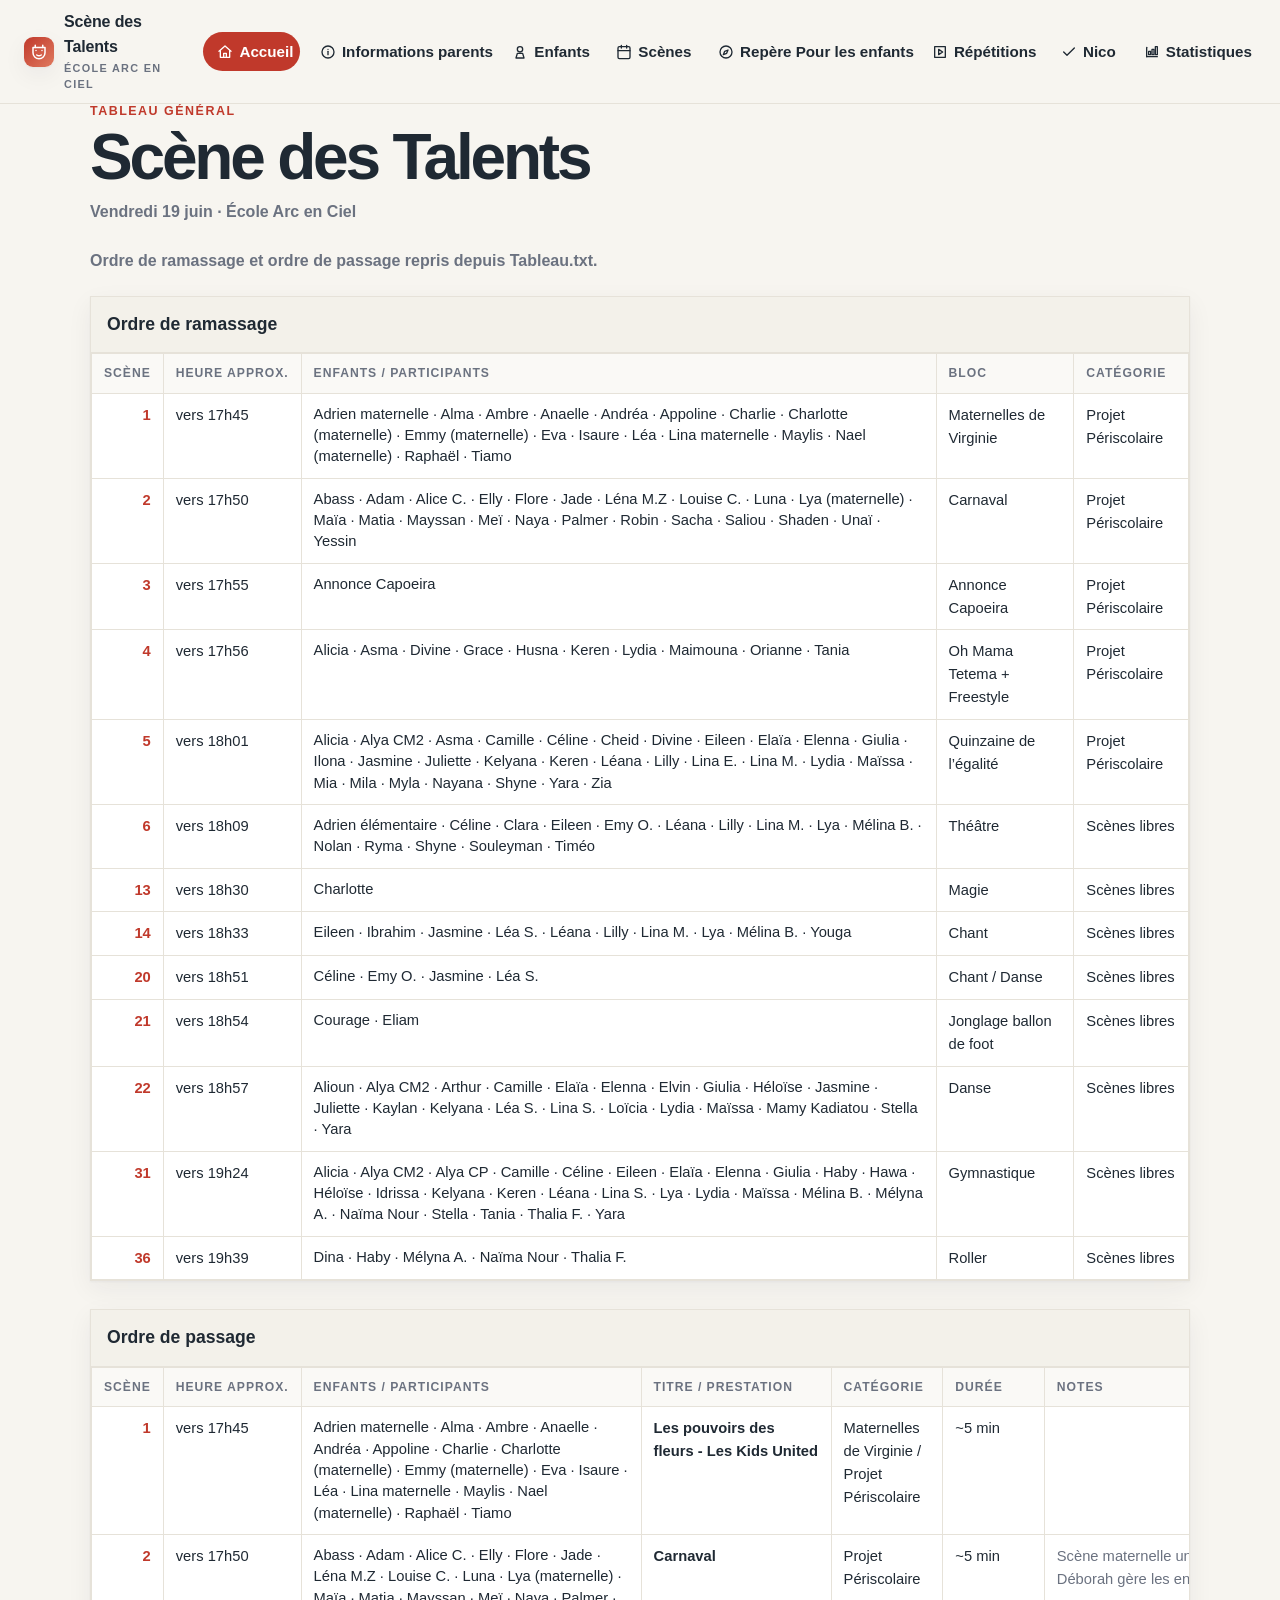
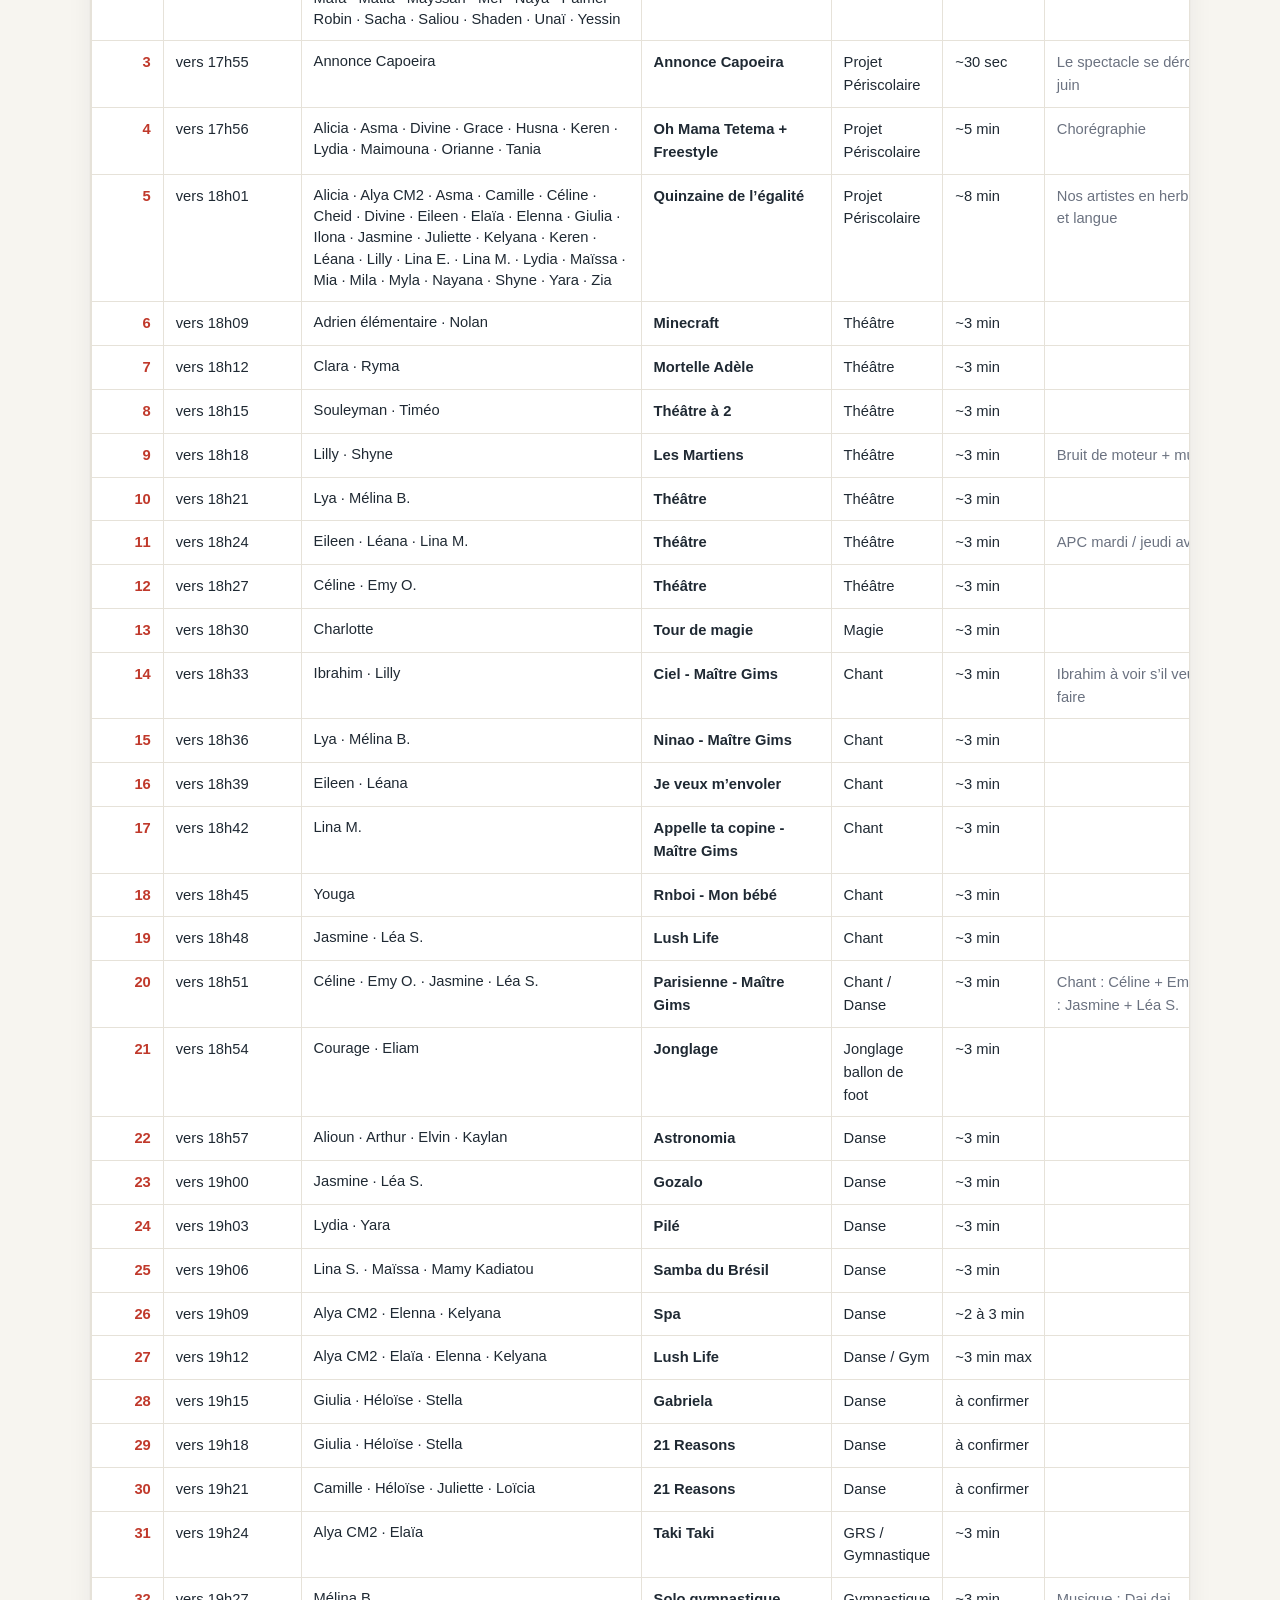
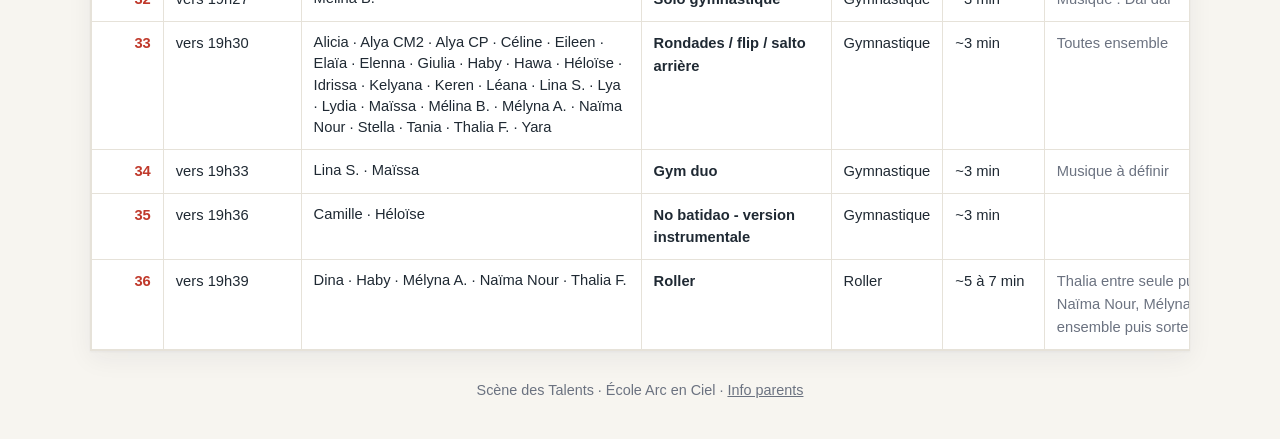
==== index.html @ 8d3285be "Refaire l'accueil avec le tableau" ====
<!DOCTYPE html>
<html lang="fr">
<head>
  <meta charset="UTF-8">
  <meta name="viewport" content="width=device-width, initial-scale=1.0">
  <title>Scène des Talents - Tableau</title>
  <link rel="stylesheet" href="styles.css">
  <style>
    .intro {
      margin: 0 0 22px;
      color: var(--muted);
      font-weight: 650;
    }

    .table-card {
      margin: 0 0 28px;
      border: 1px solid var(--line);
      background: #fff;
      box-shadow: var(--shadow);
      overflow: auto;
    }

    .simple-table {
      width: 100%;
      min-width: 980px;
      border-collapse: collapse;
      font-size: .92rem;
    }

    .simple-table caption {
      padding: 14px 16px;
      text-align: left;
      font-size: 1.1rem;
      font-weight: 900;
      color: var(--ink);
      background: #f3f1ea;
      border-bottom: 1px solid var(--line);
    }

    .simple-table th,
    .simple-table td {
      padding: 10px 12px;
      border: 1px solid var(--line);
      vertical-align: top;
      text-align: left;
    }

    .simple-table th {
      background: #faf9f6;
      color: var(--muted);
      font-size: .76rem;
      font-weight: 900;
      text-transform: uppercase;
      letter-spacing: .08em;
      white-space: nowrap;
    }

    .simple-table td:first-child {
      width: 62px;
      text-align: right;
      font-weight: 900;
      color: var(--accent);
      white-space: nowrap;
    }

    .simple-table td:nth-child(2),
    .simple-table td:nth-child(6) {
      white-space: nowrap;
    }

    .people {
      min-width: 340px;
      line-height: 1.45;
    }

    .title {
      min-width: 190px;
      font-weight: 800;
    }

    .notes {
      min-width: 240px;
      color: var(--muted);
    }

    @media (max-width: 700px) {
      .simple-table {
        min-width: 860px;
        font-size: .84rem;
      }

      .simple-table th,
      .simple-table td {
        padding: 8px;
      }
    }
  </style>
</head>
<body>
  <nav class="nav">
    <div class="nav-inner">
      <a class="brand" href="index.html">
        <span class="dot">
          <svg class="svg-icon" viewBox="0 0 24 24"><path d="M4 6h16v7a8 8 0 0 1-16 0V6Z"/><path d="M8 10h.01M16 10h.01M9 16c2 1.4 4 1.4 6 0"/><path d="M7 3v3M17 3v3"/></svg>
        </span>
        <span>Scène des Talents<small>École Arc en Ciel</small></span>
      </a>
      <button class="nav-toggle" id="navToggle" aria-label="Menu" aria-expanded="false">
        <svg viewBox="0 0 24 24" fill="none" stroke="currentColor" stroke-width="2" stroke-linecap="round"><line x1="3" y1="6" x2="21" y2="6"/><line x1="3" y1="12" x2="21" y2="12"/><line x1="3" y1="18" x2="21" y2="18"/></svg>
      </button>
      <ul class="nav-links" id="navLinks">
        <li><a href="index.html" class="active"><svg class="svg-icon" viewBox="0 0 24 24"><path d="M3 11l9-8 9 8"/><path d="M5 10v10h14V10"/><path d="M10 20v-6h4v6"/></svg>Accueil</a></li>
        <li><a href="info-parents.html"><svg class="svg-icon" viewBox="0 0 24 24"><circle cx="12" cy="12" r="9"/><path d="M12 11v5"/><path d="M12 8h.01"/></svg>Informations parents</a></li>
        <li><a href="enfants.html"><svg class="svg-icon" viewBox="0 0 24 24"><circle cx="12" cy="8" r="4"/><path d="M8 14h8l2 7H6l2-7Z"/></svg>Enfants</a></li>
        <li><a href="orga.html"><svg class="svg-icon" viewBox="0 0 24 24"><rect x="3" y="4" width="18" height="18" rx="2"/><path d="M16 2v4M8 2v4M3 10h18"/></svg>Scènes</a></li>
        <li><a href="repere-enfants.html"><svg class="svg-icon" viewBox="0 0 24 24"><circle cx="12" cy="12" r="9"/><path d="m15 9-2 5-5 2 2-5 5-2Z"/></svg>Repère Pour les enfants</a></li>
        <li><a href="repetition.html"><svg class="svg-icon" viewBox="0 0 24 24"><path d="M4 4h16v16H4z"/><path d="m10 8 6 4-6 4V8Z"/></svg>Répétitions</a></li>
        <li><a href="nico.html"><svg class="svg-icon" viewBox="0 0 24 24"><path d="M20 6 9 17l-5-5"/></svg>Nico</a></li>
        <li><a href="stats.html"><svg class="svg-icon" viewBox="0 0 24 24"><path d="M4 19V5"/><path d="M4 19h16"/><rect x="7" y="11" width="3" height="5"/><rect x="12" y="8" width="3" height="8"/><rect x="17" y="4" width="3" height="12"/></svg>Statistiques</a></li>
      </ul>
    </div>
  </nav>

  <main class="wrap">
    <header class="page-head">
      <p class="kicker">Tableau général</p>
      <h1>Scène des Talents</h1>
      <p class="meta">Vendredi 19 juin · École Arc en Ciel</p>
    </header>

    <p class="intro">Ordre de ramassage et ordre de passage repris depuis Tableau.txt.</p>

    <section class="table-card" aria-labelledby="ramassage-title">
      <table class="simple-table">
        <caption id="ramassage-title">Ordre de ramassage</caption>
        <thead>
          <tr>
            <th>Scène</th>
            <th>Heure approx.</th>
            <th>Enfants / Participants</th>
            <th>Bloc</th>
            <th>Catégorie</th>
          </tr>
        </thead>
        <tbody>
          <tr><td>1</td><td>vers 17h45</td><td class="people">Adrien maternelle · Alma · Ambre · Anaelle · Andréa · Appoline · Charlie · Charlotte (maternelle) · Emmy (maternelle) · Eva · Isaure · Léa · Lina maternelle · Maylis · Nael (maternelle) · Raphaël · Tiamo</td><td>Maternelles de Virginie</td><td>Projet Périscolaire</td></tr>
          <tr><td>2</td><td>vers 17h50</td><td class="people">Abass · Adam · Alice C. · Elly · Flore · Jade · Léna M.Z · Louise C. · Luna · Lya (maternelle) · Maïa · Matia · Mayssan · Meï · Naya · Palmer · Robin · Sacha · Saliou · Shaden · Unaï · Yessin</td><td>Carnaval</td><td>Projet Périscolaire</td></tr>
          <tr><td>3</td><td>vers 17h55</td><td class="people">Annonce Capoeira</td><td>Annonce Capoeira</td><td>Projet Périscolaire</td></tr>
          <tr><td>4</td><td>vers 17h56</td><td class="people">Alicia · Asma · Divine · Grace · Husna · Keren · Lydia · Maimouna · Orianne · Tania</td><td>Oh Mama Tetema + Freestyle</td><td>Projet Périscolaire</td></tr>
          <tr><td>5</td><td>vers 18h01</td><td class="people">Alicia · Alya CM2 · Asma · Camille · Céline · Cheid · Divine · Eileen · Elaïa · Elenna · Giulia · Ilona · Jasmine · Juliette · Kelyana · Keren · Léana · Lilly · Lina E. · Lina M. · Lydia · Maïssa · Mia · Mila · Myla · Nayana · Shyne · Yara · Zia</td><td>Quinzaine de l’égalité</td><td>Projet Périscolaire</td></tr>
          <tr><td>6</td><td>vers 18h09</td><td class="people">Adrien élémentaire · Céline · Clara · Eileen · Emy O. · Léana · Lilly · Lina M. · Lya · Mélina B. · Nolan · Ryma · Shyne · Souleyman · Timéo</td><td>Théâtre</td><td>Scènes libres</td></tr>
          <tr><td>13</td><td>vers 18h30</td><td class="people">Charlotte</td><td>Magie</td><td>Scènes libres</td></tr>
          <tr><td>14</td><td>vers 18h33</td><td class="people">Eileen · Ibrahim · Jasmine · Léa S. · Léana · Lilly · Lina M. · Lya · Mélina B. · Youga</td><td>Chant</td><td>Scènes libres</td></tr>
          <tr><td>20</td><td>vers 18h51</td><td class="people">Céline · Emy O. · Jasmine · Léa S.</td><td>Chant / Danse</td><td>Scènes libres</td></tr>
          <tr><td>21</td><td>vers 18h54</td><td class="people">Courage · Eliam</td><td>Jonglage ballon de foot</td><td>Scènes libres</td></tr>
          <tr><td>22</td><td>vers 18h57</td><td class="people">Alioun · Alya CM2 · Arthur · Camille · Elaïa · Elenna · Elvin · Giulia · Héloïse · Jasmine · Juliette · Kaylan · Kelyana · Léa S. · Lina S. · Loïcia · Lydia · Maïssa · Mamy Kadiatou · Stella · Yara</td><td>Danse</td><td>Scènes libres</td></tr>
          <tr><td>31</td><td>vers 19h24</td><td class="people">Alicia · Alya CM2 · Alya CP · Camille · Céline · Eileen · Elaïa · Elenna · Giulia · Haby · Hawa · Héloïse · Idrissa · Kelyana · Keren · Léana · Lina S. · Lya · Lydia · Maïssa · Mélina B. · Mélyna A. · Naïma Nour · Stella · Tania · Thalia F. · Yara</td><td>Gymnastique</td><td>Scènes libres</td></tr>
          <tr><td>36</td><td>vers 19h39</td><td class="people">Dina · Haby · Mélyna A. · Naïma Nour · Thalia F.</td><td>Roller</td><td>Scènes libres</td></tr>
        </tbody>
      </table>
    </section>

    <section class="table-card" aria-labelledby="passage-title">
      <table class="simple-table">
        <caption id="passage-title">Ordre de passage</caption>
        <thead>
          <tr>
            <th>Scène</th>
            <th>Heure approx.</th>
            <th>Enfants / Participants</th>
            <th>Titre / Prestation</th>
            <th>Catégorie</th>
            <th>Durée</th>
            <th>Notes</th>
          </tr>
        </thead>
        <tbody>
          <tr><td>1</td><td>vers 17h45</td><td class="people">Adrien maternelle · Alma · Ambre · Anaelle · Andréa · Appoline · Charlie · Charlotte (maternelle) · Emmy (maternelle) · Eva · Isaure · Léa · Lina maternelle · Maylis · Nael (maternelle) · Raphaël · Tiamo</td><td class="title">Les pouvoirs des fleurs - Les Kids United</td><td>Maternelles de Virginie / Projet Périscolaire</td><td>~5 min</td><td class="notes"></td></tr>
          <tr><td>2</td><td>vers 17h50</td><td class="people">Abass · Adam · Alice C. · Elly · Flore · Jade · Léna M.Z · Louise C. · Luna · Lya (maternelle) · Maïa · Matia · Mayssan · Meï · Naya · Palmer · Robin · Sacha · Saliou · Shaden · Unaï · Yessin</td><td class="title">Carnaval</td><td>Projet Périscolaire</td><td>~5 min</td><td class="notes">Scène maternelle uniquement - Déborah gère les enfants</td></tr>
          <tr><td>3</td><td>vers 17h55</td><td class="people">Annonce Capoeira</td><td class="title">Annonce Capoeira</td><td>Projet Périscolaire</td><td>~30 sec</td><td class="notes">Le spectacle se déroulera le 25 juin</td></tr>
          <tr><td>4</td><td>vers 17h56</td><td class="people">Alicia · Asma · Divine · Grace · Husna · Keren · Lydia · Maimouna · Orianne · Tania</td><td class="title">Oh Mama Tetema + Freestyle</td><td>Projet Périscolaire</td><td>~5 min</td><td class="notes">Chorégraphie</td></tr>
          <tr><td>5</td><td>vers 18h01</td><td class="people">Alicia · Alya CM2 · Asma · Camille · Céline · Cheid · Divine · Eileen · Elaïa · Elenna · Giulia · Ilona · Jasmine · Juliette · Kelyana · Keren · Léana · Lilly · Lina E. · Lina M. · Lydia · Maïssa · Mia · Mila · Myla · Nayana · Shyne · Yara · Zia</td><td class="title">Quinzaine de l’égalité</td><td>Projet Périscolaire</td><td>~8 min</td><td class="notes">Nos artistes en herbe - par pays et langue</td></tr>
          <tr><td>6</td><td>vers 18h09</td><td class="people">Adrien élémentaire · Nolan</td><td class="title">Minecraft</td><td>Théâtre</td><td>~3 min</td><td class="notes"></td></tr>
          <tr><td>7</td><td>vers 18h12</td><td class="people">Clara · Ryma</td><td class="title">Mortelle Adèle</td><td>Théâtre</td><td>~3 min</td><td class="notes"></td></tr>
          <tr><td>8</td><td>vers 18h15</td><td class="people">Souleyman · Timéo</td><td class="title">Théâtre à 2</td><td>Théâtre</td><td>~3 min</td><td class="notes"></td></tr>
          <tr><td>9</td><td>vers 18h18</td><td class="people">Lilly · Shyne</td><td class="title">Les Martiens</td><td>Théâtre</td><td>~3 min</td><td class="notes">Bruit de moteur + musique</td></tr>
          <tr><td>10</td><td>vers 18h21</td><td class="people">Lya · Mélina B.</td><td class="title">Théâtre</td><td>Théâtre</td><td>~3 min</td><td class="notes"></td></tr>
          <tr><td>11</td><td>vers 18h24</td><td class="people">Eileen · Léana · Lina M.</td><td class="title">Théâtre</td><td>Théâtre</td><td>~3 min</td><td class="notes">APC mardi / jeudi avec Eileen</td></tr>
          <tr><td>12</td><td>vers 18h27</td><td class="people">Céline · Emy O.</td><td class="title">Théâtre</td><td>Théâtre</td><td>~3 min</td><td class="notes"></td></tr>
          <tr><td>13</td><td>vers 18h30</td><td class="people">Charlotte</td><td class="title">Tour de magie</td><td>Magie</td><td>~3 min</td><td class="notes"></td></tr>
          <tr><td>14</td><td>vers 18h33</td><td class="people">Ibrahim · Lilly</td><td class="title">Ciel - Maître Gims</td><td>Chant</td><td>~3 min</td><td class="notes">Ibrahim à voir s’il veut toujours le faire</td></tr>
          <tr><td>15</td><td>vers 18h36</td><td class="people">Lya · Mélina B.</td><td class="title">Ninao - Maître Gims</td><td>Chant</td><td>~3 min</td><td class="notes"></td></tr>
          <tr><td>16</td><td>vers 18h39</td><td class="people">Eileen · Léana</td><td class="title">Je veux m’envoler</td><td>Chant</td><td>~3 min</td><td class="notes"></td></tr>
          <tr><td>17</td><td>vers 18h42</td><td class="people">Lina M.</td><td class="title">Appelle ta copine - Maître Gims</td><td>Chant</td><td>~3 min</td><td class="notes"></td></tr>
          <tr><td>18</td><td>vers 18h45</td><td class="people">Youga</td><td class="title">Rnboi - Mon bébé</td><td>Chant</td><td>~3 min</td><td class="notes"></td></tr>
          <tr><td>19</td><td>vers 18h48</td><td class="people">Jasmine · Léa S.</td><td class="title">Lush Life</td><td>Chant</td><td>~3 min</td><td class="notes"></td></tr>
          <tr><td>20</td><td>vers 18h51</td><td class="people">Céline · Emy O. · Jasmine · Léa S.</td><td class="title">Parisienne - Maître Gims</td><td>Chant / Danse</td><td>~3 min</td><td class="notes">Chant : Céline + Emy O. / Danse : Jasmine + Léa S.</td></tr>
          <tr><td>21</td><td>vers 18h54</td><td class="people">Courage · Eliam</td><td class="title">Jonglage</td><td>Jonglage ballon de foot</td><td>~3 min</td><td class="notes"></td></tr>
          <tr><td>22</td><td>vers 18h57</td><td class="people">Alioun · Arthur · Elvin · Kaylan</td><td class="title">Astronomia</td><td>Danse</td><td>~3 min</td><td class="notes"></td></tr>
          <tr><td>23</td><td>vers 19h00</td><td class="people">Jasmine · Léa S.</td><td class="title">Gozalo</td><td>Danse</td><td>~3 min</td><td class="notes"></td></tr>
          <tr><td>24</td><td>vers 19h03</td><td class="people">Lydia · Yara</td><td class="title">Pilé</td><td>Danse</td><td>~3 min</td><td class="notes"></td></tr>
          <tr><td>25</td><td>vers 19h06</td><td class="people">Lina S. · Maïssa · Mamy Kadiatou</td><td class="title">Samba du Brésil</td><td>Danse</td><td>~3 min</td><td class="notes"></td></tr>
          <tr><td>26</td><td>vers 19h09</td><td class="people">Alya CM2 · Elenna · Kelyana</td><td class="title">Spa</td><td>Danse</td><td>~2 à 3 min</td><td class="notes"></td></tr>
          <tr><td>27</td><td>vers 19h12</td><td class="people">Alya CM2 · Elaïa · Elenna · Kelyana</td><td class="title">Lush Life</td><td>Danse / Gym</td><td>~3 min max</td><td class="notes"></td></tr>
          <tr><td>28</td><td>vers 19h15</td><td class="people">Giulia · Héloïse · Stella</td><td class="title">Gabriela</td><td>Danse</td><td>à confirmer</td><td class="notes"></td></tr>
          <tr><td>29</td><td>vers 19h18</td><td class="people">Giulia · Héloïse · Stella</td><td class="title">21 Reasons</td><td>Danse</td><td>à confirmer</td><td class="notes"></td></tr>
          <tr><td>30</td><td>vers 19h21</td><td class="people">Camille · Héloïse · Juliette · Loïcia</td><td class="title">21 Reasons</td><td>Danse</td><td>à confirmer</td><td class="notes"></td></tr>
          <tr><td>31</td><td>vers 19h24</td><td class="people">Alya CM2 · Elaïa</td><td class="title">Taki Taki</td><td>GRS / Gymnastique</td><td>~3 min</td><td class="notes"></td></tr>
          <tr><td>32</td><td>vers 19h27</td><td class="people">Mélina B.</td><td class="title">Solo gymnastique</td><td>Gymnastique</td><td>~3 min</td><td class="notes">Musique : Dai dai</td></tr>
          <tr><td>33</td><td>vers 19h30</td><td class="people">Alicia · Alya CM2 · Alya CP · Céline · Eileen · Elaïa · Elenna · Giulia · Haby · Hawa · Héloïse · Idrissa · Kelyana · Keren · Léana · Lina S. · Lya · Lydia · Maïssa · Mélina B. · Mélyna A. · Naïma Nour · Stella · Tania · Thalia F. · Yara</td><td class="title">Rondades / flip / salto arrière</td><td>Gymnastique</td><td>~3 min</td><td class="notes">Toutes ensemble</td></tr>
          <tr><td>34</td><td>vers 19h33</td><td class="people">Lina S. · Maïssa</td><td class="title">Gym duo</td><td>Gymnastique</td><td>~3 min</td><td class="notes">Musique à définir</td></tr>
          <tr><td>35</td><td>vers 19h36</td><td class="people">Camille · Héloïse</td><td class="title">No batidao - version instrumentale</td><td>Gymnastique</td><td>~3 min</td><td class="notes"></td></tr>
          <tr><td>36</td><td>vers 19h39</td><td class="people">Dina · Haby · Mélyna A. · Naïma Nour · Thalia F.</td><td class="title">Roller</td><td>Roller</td><td>~5 à 7 min</td><td class="notes">Thalia entre seule puis sort ; Naïma Nour, Mélyna A. et Haby ensemble puis sortent ; Dina finit</td></tr>
        </tbody>
      </table>
    </section>

    <footer>Scène des Talents · École Arc en Ciel · <a href="info-parents.html">Info parents</a></footer>
  </main>

  <script>
    const toggle = document.getElementById('navToggle');
    const links = document.getElementById('navLinks');
    toggle.addEventListener('click', () => {
      const open = links.classList.toggle('open');
      toggle.setAttribute('aria-expanded', String(open));
    });
  </script>
</body>
</html>
---- styles.css ----
/* ============================================================
   Scène des Talents — feuille de style partagée
   ============================================================ */
:root {
  --bg: #f7f5f0;
  --card: #ffffff;
  --ink: #1f2933;
  --muted: #6b7280;
  --line: #e6e2d9;
  --accent: #c0392b;
  --accent-2: #e07a5f;
  --accent-soft: #fdecea;
  --gold: #b8860b;
  --gold-soft: #fdf6e3;
  --green: #2f855a;
  --shadow: 0 1px 2px rgba(31,41,51,.04), 0 8px 24px rgba(31,41,51,.06);
  --radius: 14px;
}
* { box-sizing: border-box; }
html { scroll-behavior: smooth; overflow-x: hidden; }
body { margin: 0; padding-top: 64px; width: 100%; max-width: 100%; overflow-x: hidden; font-family: -apple-system, BlinkMacSystemFont, "Segoe UI", Roboto, Helvetica, Arial, sans-serif; background: var(--bg); color: var(--ink); line-height: 1.55; }
a { color: inherit; }
img, video, iframe, canvas, svg { max-width: 100%; }
.fa-icon, .brand-icon { width: 1em; height: 1em; display: inline-block; vertical-align: -0.125em; fill: currentColor; flex-shrink: 0; }
.brand .dot .fa-icon { width: 17px; height: 17px; }
.nav-links .fa-icon { width: 15px; height: 15px; }
.svg-icon { width: 1.1em; height: 1.1em; display: inline-block; vertical-align: -.16em; flex-shrink: 0; stroke: currentColor; fill: none; stroke-width: 2; stroke-linecap: round; stroke-linejoin: round; }
.brand .svg-icon { width: 18px; height: 18px; }
.nav-links .svg-icon { width: 16px; height: 16px; }

/* ---------- Structure commune ---------- */
.wrap { width: min(1100px, calc(100% - 40px)); margin: 0 auto; padding: 28px 0 38px; }
.page-head { margin: 10px 0 24px; }
.kicker { margin: 0 0 6px; color: var(--accent); font-weight: 900; text-transform: uppercase; letter-spacing: .12em; font-size: .78rem; }
h1 { margin: 0; font-size: clamp(2rem, 7vw, 4rem); line-height: .95; letter-spacing: -.05em; }
.meta { margin: 12px 0 0; color: var(--muted); font-weight: 700; }
.section { position: relative; overflow: hidden; background: var(--card); border: 1px solid var(--line); border-radius: var(--radius); box-shadow: var(--shadow); padding: 22px; margin: 0 0 18px; }
.section-head { display: flex; align-items: flex-start; justify-content: space-between; gap: 14px; margin-bottom: 14px; }
.section-head h2 { display: flex; align-items: center; min-width: 0; margin: 0; font-size: 1.35rem; line-height: 1.15; }
.count, .badge { display: inline-flex; align-items: center; justify-content: center; border-radius: 999px; padding: 6px 10px; background: var(--accent-soft); color: var(--accent); font-size: .78rem; font-weight: 900; white-space: nowrap; }
.subtitle { margin: -4px 0 14px; color: var(--muted); font-weight: 650; }
.cat-title { margin: 26px 0 10px; color: var(--muted); text-transform: uppercase; letter-spacing: .12em; font-size: .78rem; font-weight: 900; }
.rule { background: var(--gold-soft); border: 1px solid #ecd9a6; border-left: 5px solid var(--gold); border-radius: 14px; padding: 16px 18px; margin: 0 0 24px; }
.names, .groups, .lang-list { margin: 0; padding: 0; list-style: none; }
.names { display: grid; grid-template-columns: repeat(auto-fit, minmax(190px, 1fr)); gap: 8px; }
.names li, .groups li, .lang-list li { background: rgba(255,255,255,.72); border: 1px solid rgba(31,41,51,.08); border-radius: 12px; padding: 10px 12px; }
.names .num { display: inline-flex; align-items: center; justify-content: center; min-width: 26px; height: 26px; margin-right: 8px; border-radius: 8px; background: var(--accent-soft); color: var(--accent); font-size: .8rem; font-weight: 900; }
.groups { display: grid; gap: 10px; }
.groups li { display: grid; gap: 4px; background: rgba(255,255,255,.86); }
.who { font-weight: 900; }
.scene { color: var(--muted); font-weight: 700; }
.lang-list { display: grid; gap: 10px; }
.lang-head { font-weight: 900; }
.lang-kids { margin-top: 5px; color: var(--muted); font-weight: 650; }
.layout-hero { min-height: 260px; display: flex; align-items: flex-end; background-size: cover; background-position: center; color: #fff; }
.layout-hero .hero-content { width: 100%; }
.layout-hero .groups li { background: rgba(255,255,255,.92); color: var(--ink); }
footer { margin: 26px 0 0; color: var(--muted); text-align: center; font-size: .9rem; }

/* ---------- Barre de navigation ---------- */
.nav { position: fixed; top: 0; left: 0; right: 0; z-index: 50; background: rgba(247,245,240,.92); backdrop-filter: saturate(180%) blur(12px); border-bottom: 1px solid var(--line); }
.nav-inner { padding: 10px 24px; display: flex; align-items: center; justify-content: space-between; gap: 16px; }
.brand { min-width: 0; display: flex; align-items: center; gap: 10px; font-weight: 800; text-decoration: none; letter-spacing: -.01em; }
.brand span:last-child { min-width: 0; }
.brand .dot { width: 30px; height: 30px; display: grid; place-items: center; border-radius: 9px; background: linear-gradient(135deg, var(--accent), var(--accent-2)); color: #fff; font-size: 1rem; box-shadow: var(--shadow); flex: 0 0 auto; }
.brand small { display: block; font-weight: 600; font-size: .68rem; letter-spacing: .12em; text-transform: uppercase; color: var(--muted); }
.nav-links { display: flex; align-items: center; gap: 6px; list-style: none; margin: 0; padding: 0; }
.nav-links li:has(a[href="parents.html"]) { display: none; }
.nav-links a { display: inline-flex; align-items: center; gap: 6px; text-decoration: none; font-weight: 600; font-size: .95rem; color: var(--ink); padding: 8px 14px; border-radius: 999px; white-space: nowrap; transition: background .15s, color .15s; }
.nav-links a:hover { background: var(--accent-soft); color: var(--accent); }
.nav-links a.active { background: var(--accent); color: #fff; }
.nav-toggle { display: none; background: none; border: 1px solid var(--line); border-radius: 10px; width: 42px; height: 42px; cursor: pointer; align-items: center; justify-content: center; color: var(--ink); flex: 0 0 auto; }
.nav-toggle svg { width: 22px; height: 22px; }

@media (max-width: 860px) {
  .nav-toggle { display: inline-flex; }
  .nav-inner { padding-inline: 14px; }
  .nav-links { position: absolute; top: 100%; left: 0; right: 0; width: 100%; max-height: calc(100vh - 64px); overflow-y: auto; flex-direction: column; align-items: stretch; gap: 6px; padding: 12px 16px 20px; background: rgba(247,245,240,.98); border-bottom: 1px solid var(--line); box-shadow: var(--shadow); transform: translateY(-8px); opacity: 0; pointer-events: none; transition: opacity .18s, transform .18s; -webkit-overflow-scrolling: touch; }
  .nav-links.open { opacity: 1; transform: translateY(0); pointer-events: auto; }
  .nav-links li { width: 100%; }
  .nav-links a { display: flex; align-items: center; gap: 8px; width: 100%; padding: 13px 16px; border-radius: 10px; line-height: 1.35; text-align: left; white-space: normal; }
}

@media (max-width: 700px) {
  .wrap { width: 100%; padding: 22px 14px 34px; }
  .section { padding: 18px 14px; border-radius: 16px; }
  .section-head { flex-direction: column; align-items: stretch; gap: 10px; }
  .section-head h2 { font-size: 1.18rem; overflow-wrap: anywhere; }
  .count { align-self: flex-start; }
  .names { grid-template-columns: 1fr; }
  .layout-hero { min-height: 230px; }
  .brand { font-size: .95rem; }
  .brand small { font-size: .58rem; letter-spacing: .08em; }
}
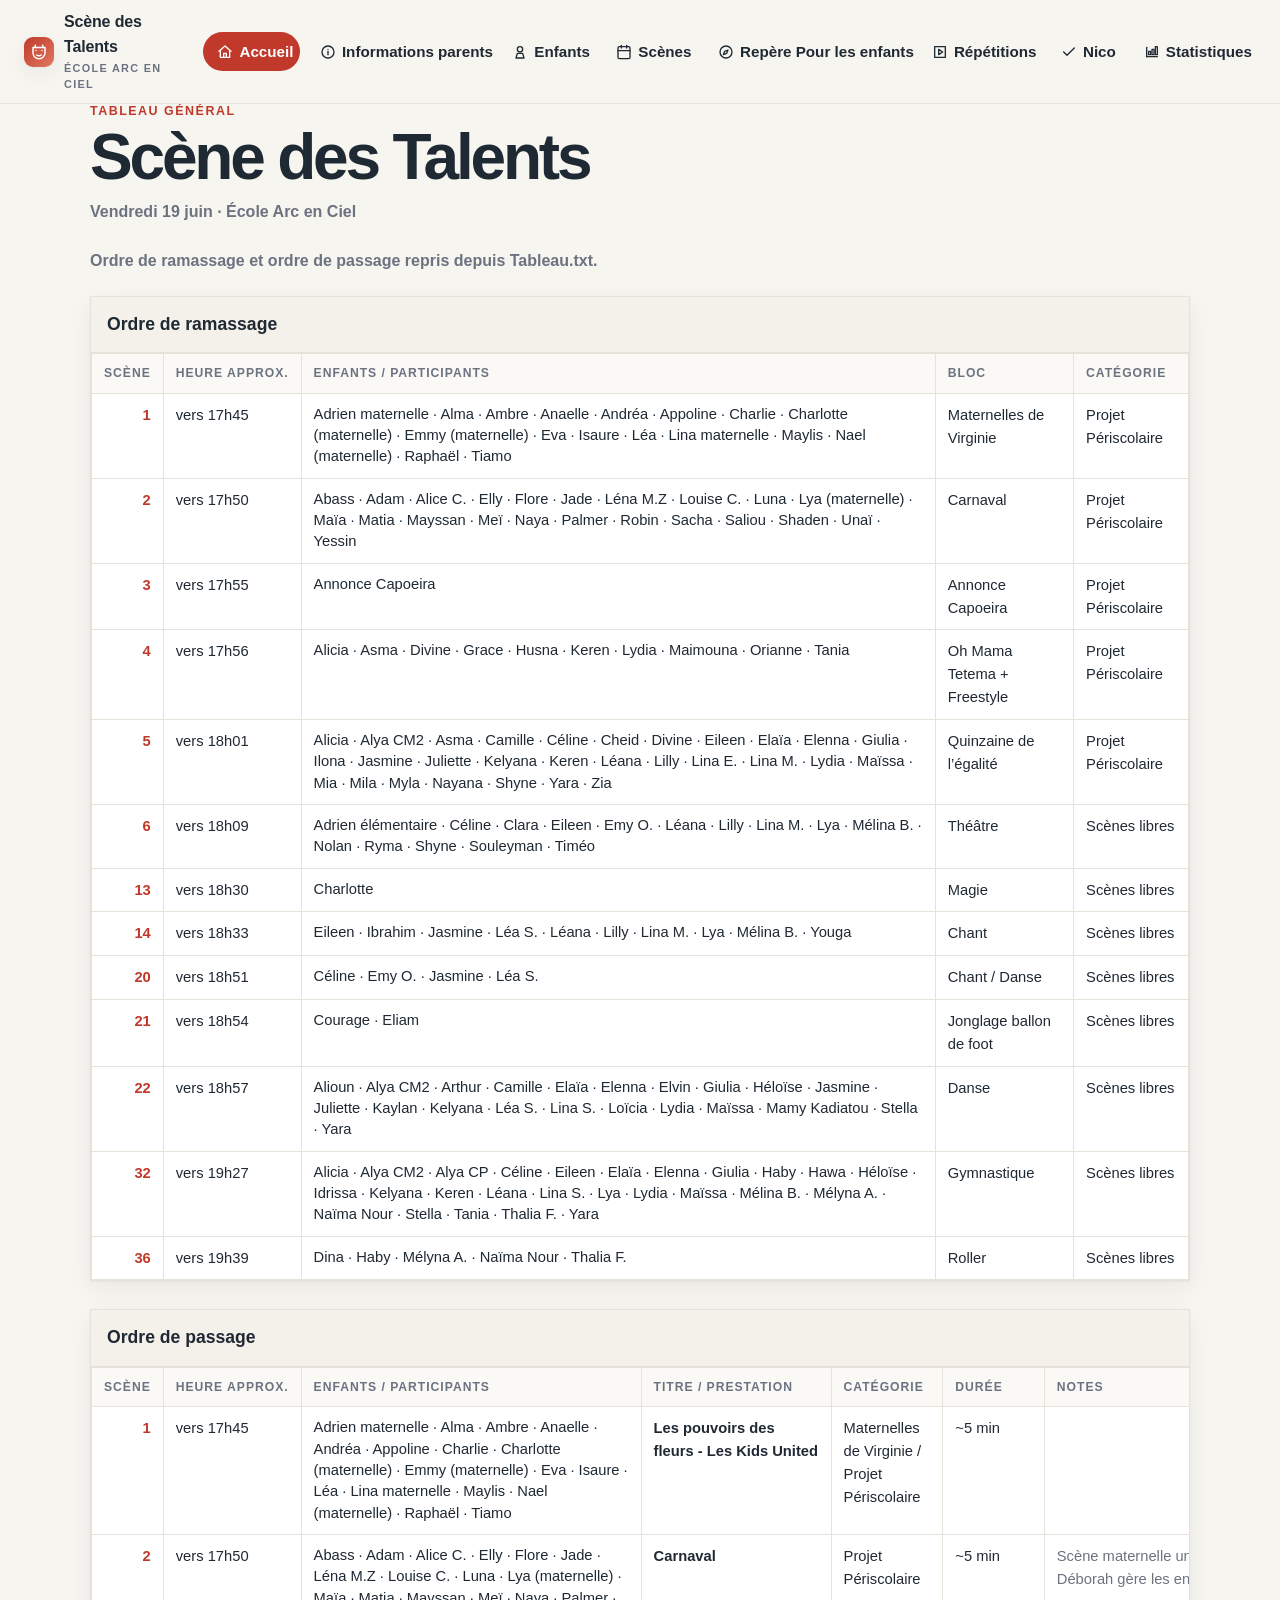
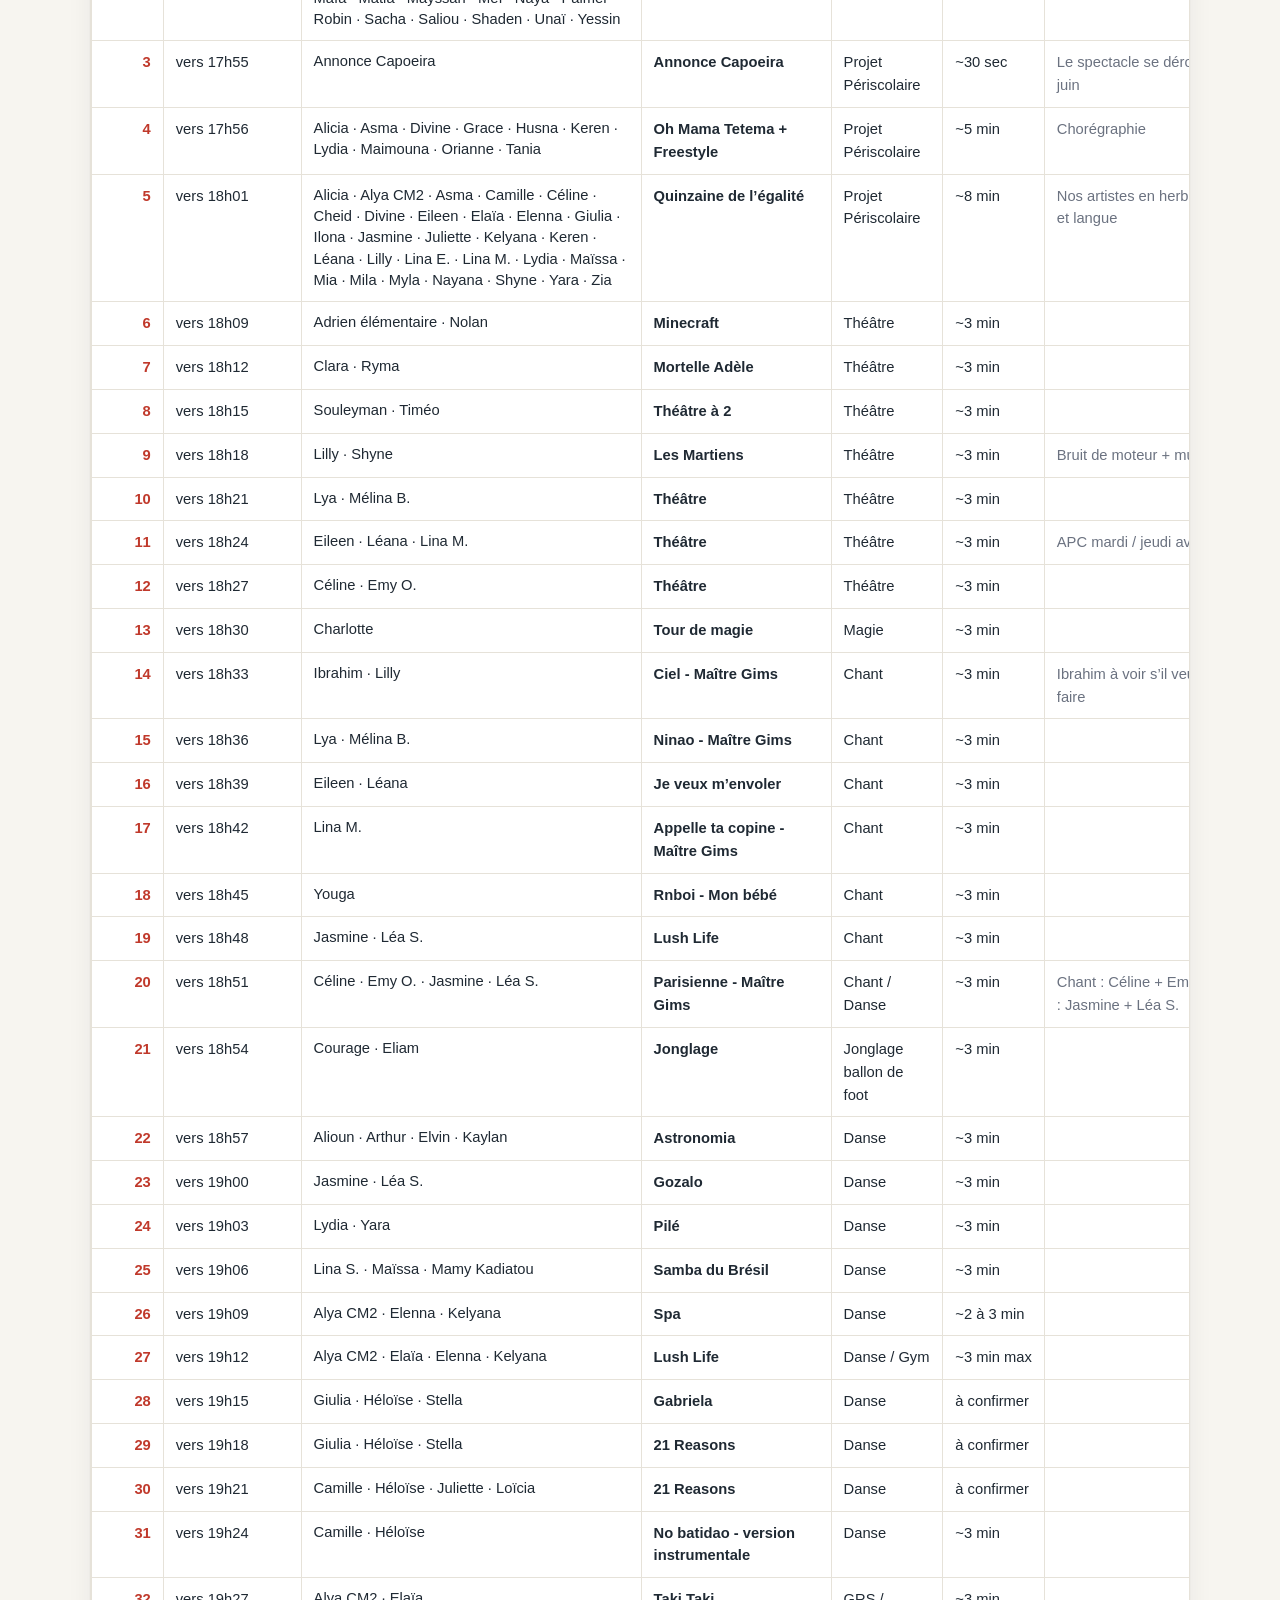
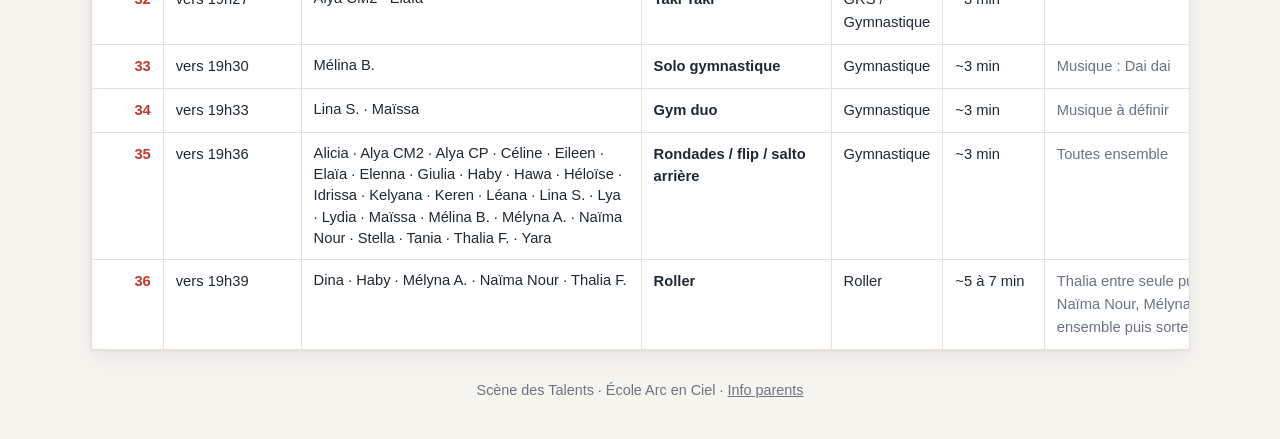
==== commit 4012b12c: "Reordonner danse et gymnastique" ====
--- a/index.html
+++ b/index.html
@@ -154,7 +154,7 @@
           <tr><td>20</td><td>vers 18h51</td><td class="people">Céline · Emy O. · Jasmine · Léa S.</td><td>Chant / Danse</td><td>Scènes libres</td></tr>
           <tr><td>21</td><td>vers 18h54</td><td class="people">Courage · Eliam</td><td>Jonglage ballon de foot</td><td>Scènes libres</td></tr>
           <tr><td>22</td><td>vers 18h57</td><td class="people">Alioun · Alya CM2 · Arthur · Camille · Elaïa · Elenna · Elvin · Giulia · Héloïse · Jasmine · Juliette · Kaylan · Kelyana · Léa S. · Lina S. · Loïcia · Lydia · Maïssa · Mamy Kadiatou · Stella · Yara</td><td>Danse</td><td>Scènes libres</td></tr>
-          <tr><td>31</td><td>vers 19h24</td><td class="people">Alicia · Alya CM2 · Alya CP · Camille · Céline · Eileen · Elaïa · Elenna · Giulia · Haby · Hawa · Héloïse · Idrissa · Kelyana · Keren · Léana · Lina S. · Lya · Lydia · Maïssa · Mélina B. · Mélyna A. · Naïma Nour · Stella · Tania · Thalia F. · Yara</td><td>Gymnastique</td><td>Scènes libres</td></tr>
+          <tr><td>32</td><td>vers 19h27</td><td class="people">Alicia · Alya CM2 · Alya CP · Céline · Eileen · Elaïa · Elenna · Giulia · Haby · Hawa · Héloïse · Idrissa · Kelyana · Keren · Léana · Lina S. · Lya · Lydia · Maïssa · Mélina B. · Mélyna A. · Naïma Nour · Stella · Tania · Thalia F. · Yara</td><td>Gymnastique</td><td>Scènes libres</td></tr>
           <tr><td>36</td><td>vers 19h39</td><td class="people">Dina · Haby · Mélyna A. · Naïma Nour · Thalia F.</td><td>Roller</td><td>Scènes libres</td></tr>
         </tbody>
       </table>
@@ -205,11 +205,11 @@
           <tr><td>28</td><td>vers 19h15</td><td class="people">Giulia · Héloïse · Stella</td><td class="title">Gabriela</td><td>Danse</td><td>à confirmer</td><td class="notes"></td></tr>
           <tr><td>29</td><td>vers 19h18</td><td class="people">Giulia · Héloïse · Stella</td><td class="title">21 Reasons</td><td>Danse</td><td>à confirmer</td><td class="notes"></td></tr>
           <tr><td>30</td><td>vers 19h21</td><td class="people">Camille · Héloïse · Juliette · Loïcia</td><td class="title">21 Reasons</td><td>Danse</td><td>à confirmer</td><td class="notes"></td></tr>
-          <tr><td>31</td><td>vers 19h24</td><td class="people">Alya CM2 · Elaïa</td><td class="title">Taki Taki</td><td>GRS / Gymnastique</td><td>~3 min</td><td class="notes"></td></tr>
-          <tr><td>32</td><td>vers 19h27</td><td class="people">Mélina B.</td><td class="title">Solo gymnastique</td><td>Gymnastique</td><td>~3 min</td><td class="notes">Musique : Dai dai</td></tr>
-          <tr><td>33</td><td>vers 19h30</td><td class="people">Alicia · Alya CM2 · Alya CP · Céline · Eileen · Elaïa · Elenna · Giulia · Haby · Hawa · Héloïse · Idrissa · Kelyana · Keren · Léana · Lina S. · Lya · Lydia · Maïssa · Mélina B. · Mélyna A. · Naïma Nour · Stella · Tania · Thalia F. · Yara</td><td class="title">Rondades / flip / salto arrière</td><td>Gymnastique</td><td>~3 min</td><td class="notes">Toutes ensemble</td></tr>
+          <tr><td>31</td><td>vers 19h24</td><td class="people">Camille · Héloïse</td><td class="title">No batidao - version instrumentale</td><td>Danse</td><td>~3 min</td><td class="notes"></td></tr>
+          <tr><td>32</td><td>vers 19h27</td><td class="people">Alya CM2 · Elaïa</td><td class="title">Taki Taki</td><td>GRS / Gymnastique</td><td>~3 min</td><td class="notes"></td></tr>
+          <tr><td>33</td><td>vers 19h30</td><td class="people">Mélina B.</td><td class="title">Solo gymnastique</td><td>Gymnastique</td><td>~3 min</td><td class="notes">Musique : Dai dai</td></tr>
           <tr><td>34</td><td>vers 19h33</td><td class="people">Lina S. · Maïssa</td><td class="title">Gym duo</td><td>Gymnastique</td><td>~3 min</td><td class="notes">Musique à définir</td></tr>
-          <tr><td>35</td><td>vers 19h36</td><td class="people">Camille · Héloïse</td><td class="title">No batidao - version instrumentale</td><td>Gymnastique</td><td>~3 min</td><td class="notes"></td></tr>
+          <tr><td>35</td><td>vers 19h36</td><td class="people">Alicia · Alya CM2 · Alya CP · Céline · Eileen · Elaïa · Elenna · Giulia · Haby · Hawa · Héloïse · Idrissa · Kelyana · Keren · Léana · Lina S. · Lya · Lydia · Maïssa · Mélina B. · Mélyna A. · Naïma Nour · Stella · Tania · Thalia F. · Yara</td><td class="title">Rondades / flip / salto arrière</td><td>Gymnastique</td><td>~3 min</td><td class="notes">Toutes ensemble</td></tr>
           <tr><td>36</td><td>vers 19h39</td><td class="people">Dina · Haby · Mélyna A. · Naïma Nour · Thalia F.</td><td class="title">Roller</td><td>Roller</td><td>~5 à 7 min</td><td class="notes">Thalia entre seule puis sort ; Naïma Nour, Mélyna A. et Haby ensemble puis sortent ; Dina finit</td></tr>
         </tbody>
       </table>
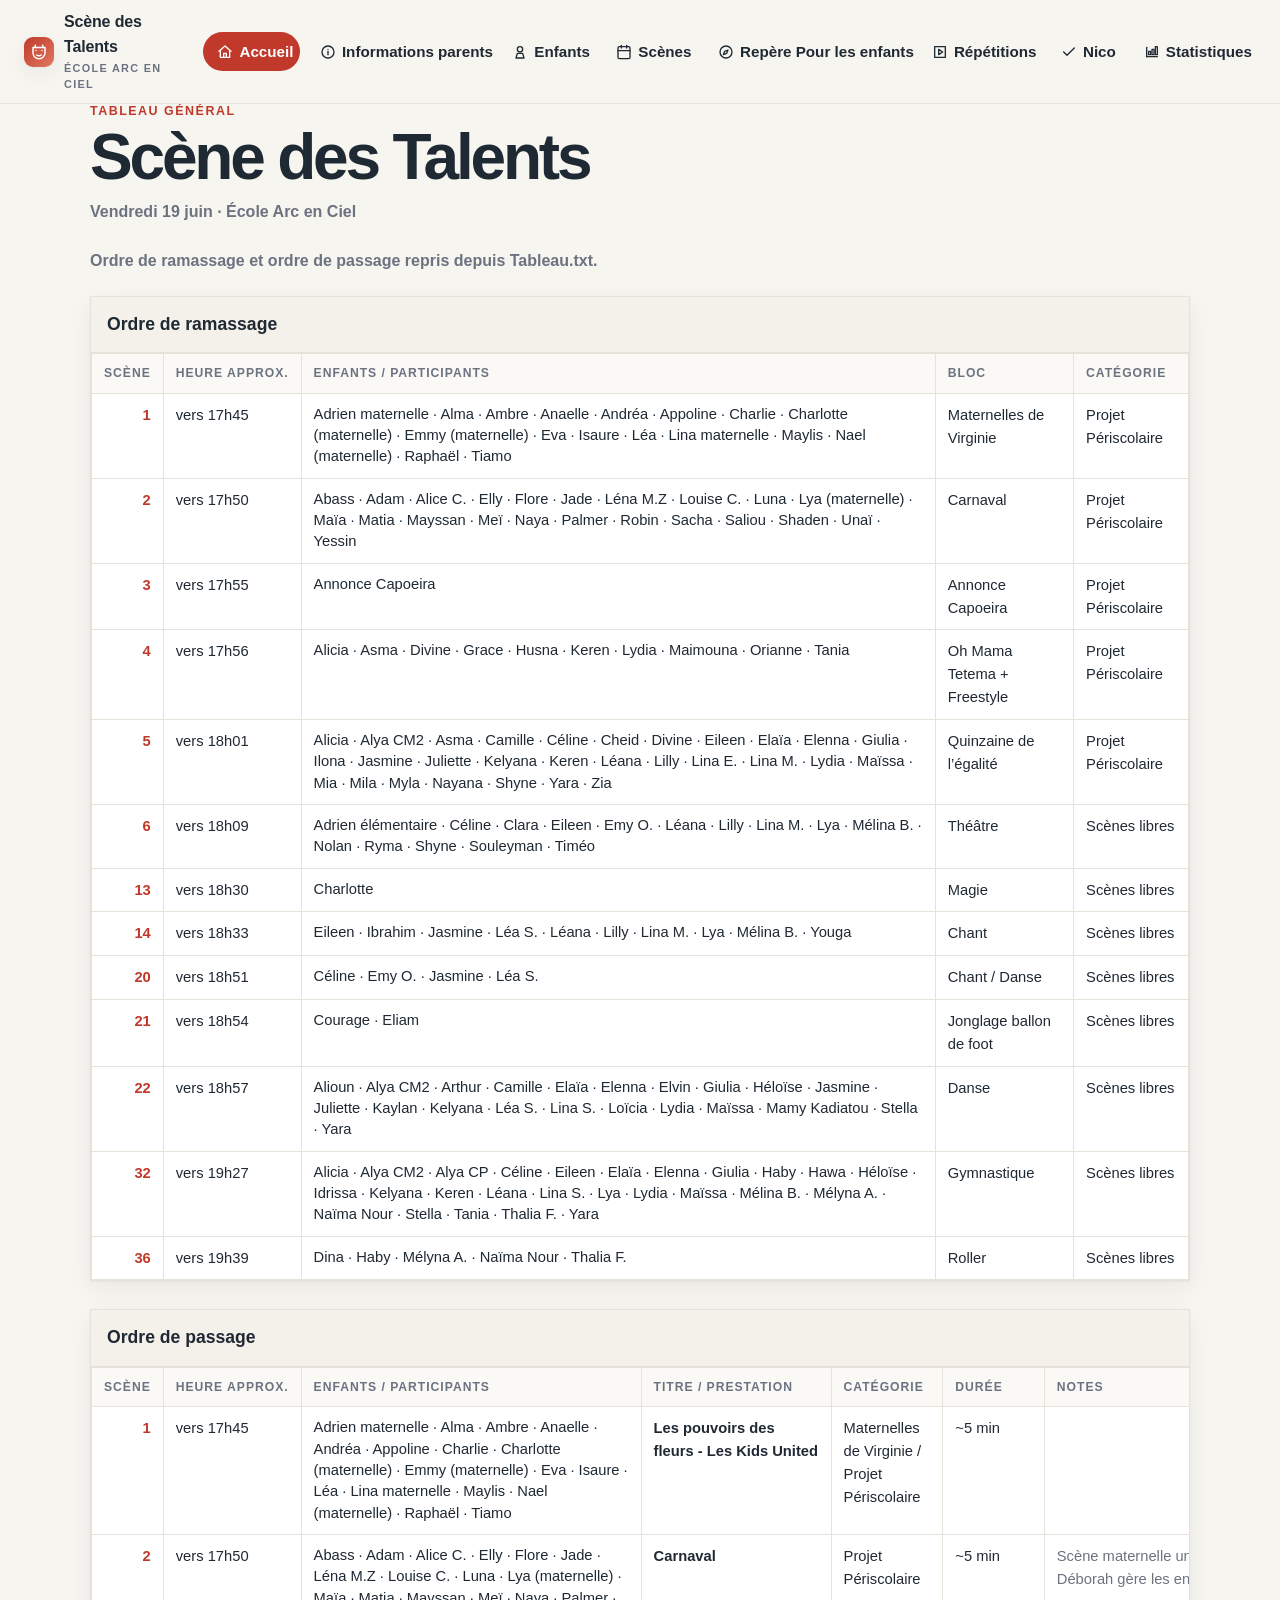
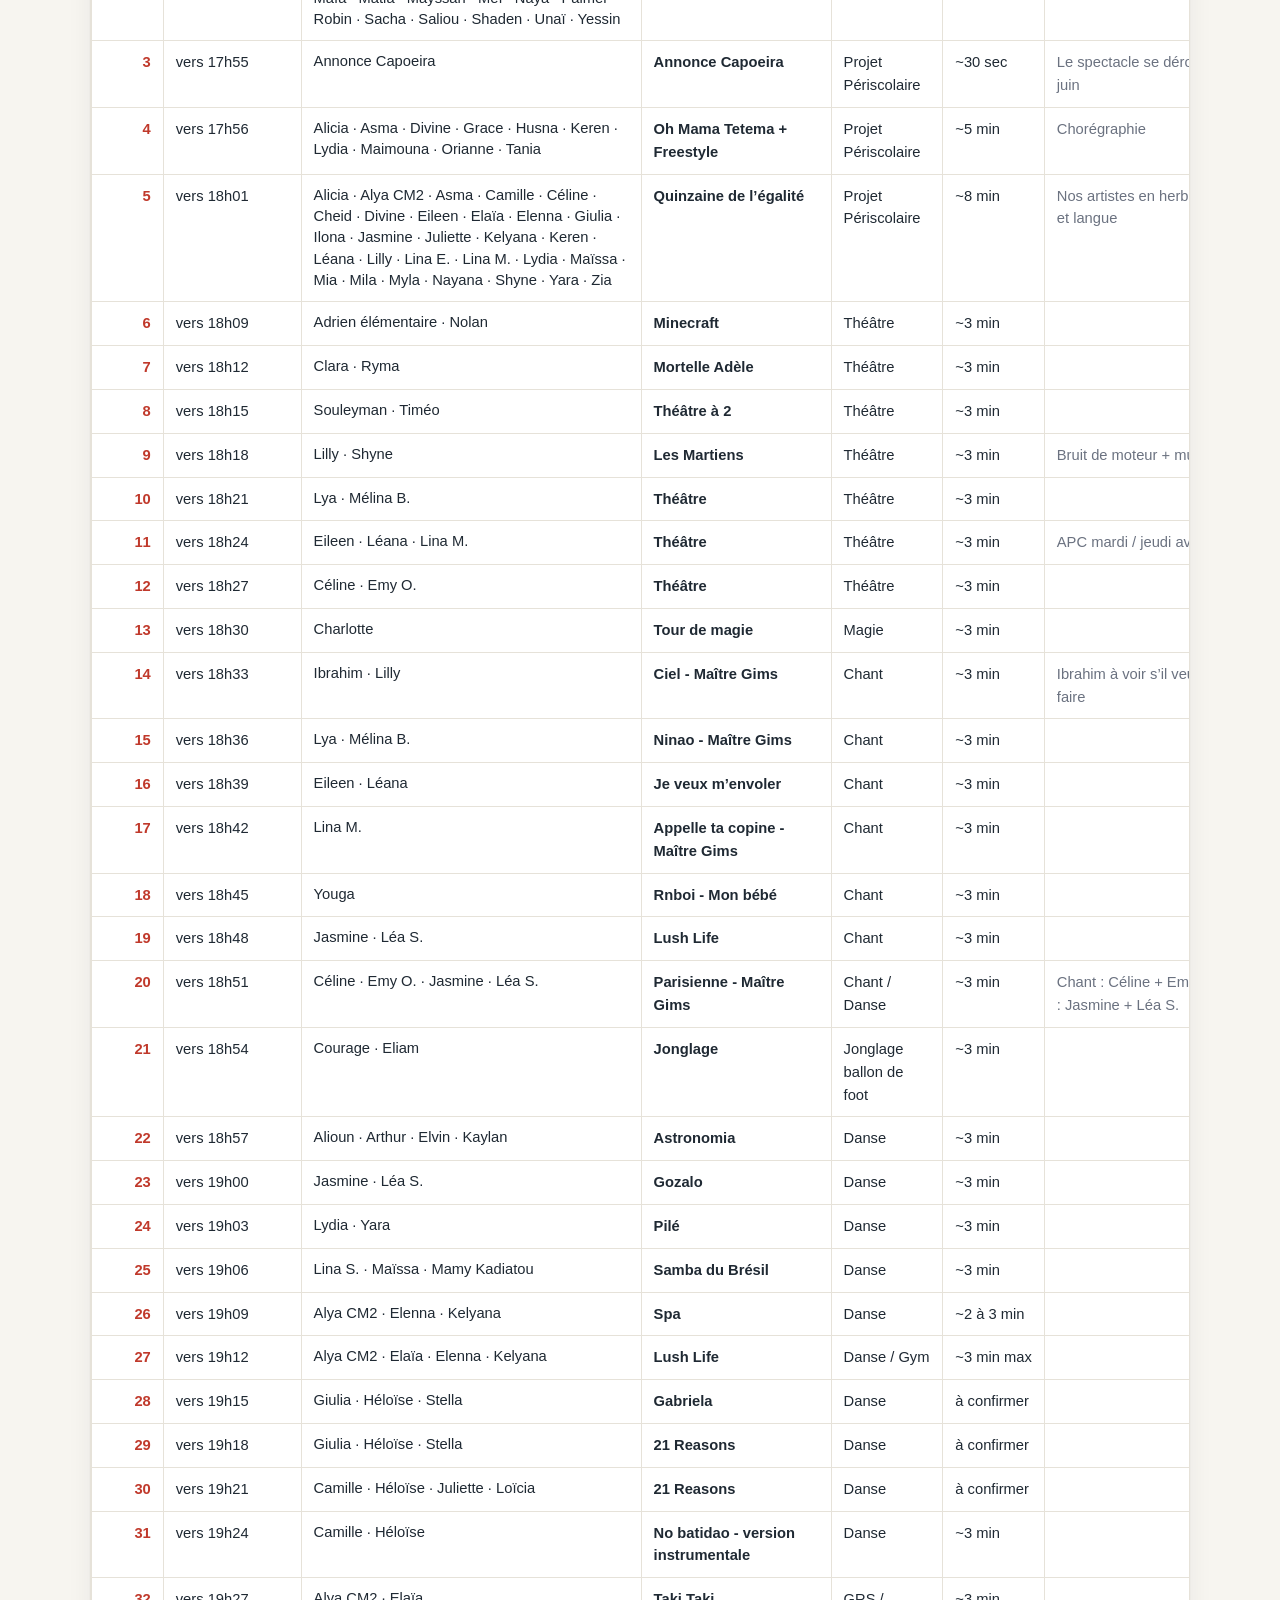
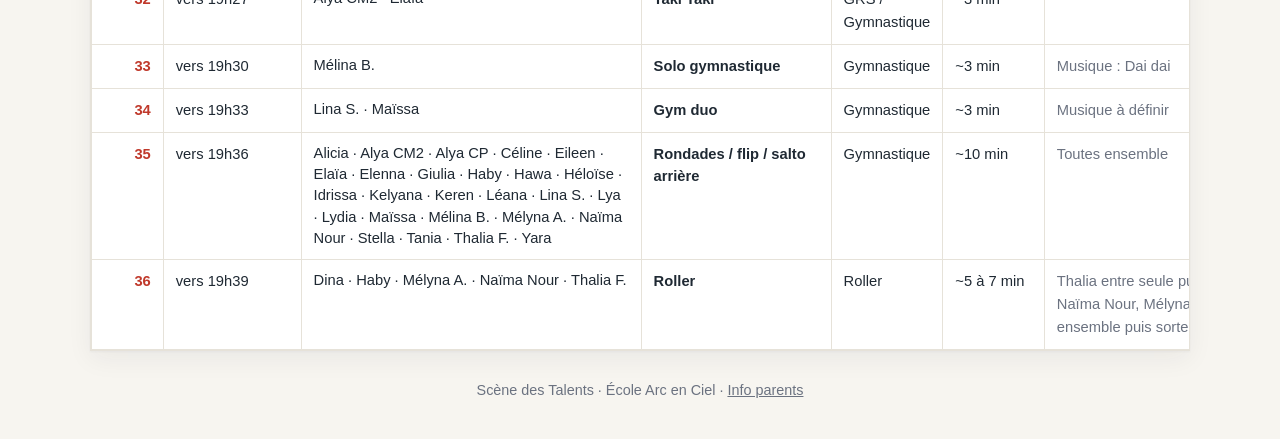
==== commit 05df5217: "Allonger la scene de gymnastique collective" ====
--- a/index.html
+++ b/index.html
@@ -209,7 +209,7 @@
           <tr><td>32</td><td>vers 19h27</td><td class="people">Alya CM2 · Elaïa</td><td class="title">Taki Taki</td><td>GRS / Gymnastique</td><td>~3 min</td><td class="notes"></td></tr>
           <tr><td>33</td><td>vers 19h30</td><td class="people">Mélina B.</td><td class="title">Solo gymnastique</td><td>Gymnastique</td><td>~3 min</td><td class="notes">Musique : Dai dai</td></tr>
           <tr><td>34</td><td>vers 19h33</td><td class="people">Lina S. · Maïssa</td><td class="title">Gym duo</td><td>Gymnastique</td><td>~3 min</td><td class="notes">Musique à définir</td></tr>
-          <tr><td>35</td><td>vers 19h36</td><td class="people">Alicia · Alya CM2 · Alya CP · Céline · Eileen · Elaïa · Elenna · Giulia · Haby · Hawa · Héloïse · Idrissa · Kelyana · Keren · Léana · Lina S. · Lya · Lydia · Maïssa · Mélina B. · Mélyna A. · Naïma Nour · Stella · Tania · Thalia F. · Yara</td><td class="title">Rondades / flip / salto arrière</td><td>Gymnastique</td><td>~3 min</td><td class="notes">Toutes ensemble</td></tr>
+          <tr><td>35</td><td>vers 19h36</td><td class="people">Alicia · Alya CM2 · Alya CP · Céline · Eileen · Elaïa · Elenna · Giulia · Haby · Hawa · Héloïse · Idrissa · Kelyana · Keren · Léana · Lina S. · Lya · Lydia · Maïssa · Mélina B. · Mélyna A. · Naïma Nour · Stella · Tania · Thalia F. · Yara</td><td class="title">Rondades / flip / salto arrière</td><td>Gymnastique</td><td>~10 min</td><td class="notes">Toutes ensemble</td></tr>
           <tr><td>36</td><td>vers 19h39</td><td class="people">Dina · Haby · Mélyna A. · Naïma Nour · Thalia F.</td><td class="title">Roller</td><td>Roller</td><td>~5 à 7 min</td><td class="notes">Thalia entre seule puis sort ; Naïma Nour, Mélyna A. et Haby ensemble puis sortent ; Dina finit</td></tr>
         </tbody>
       </table>
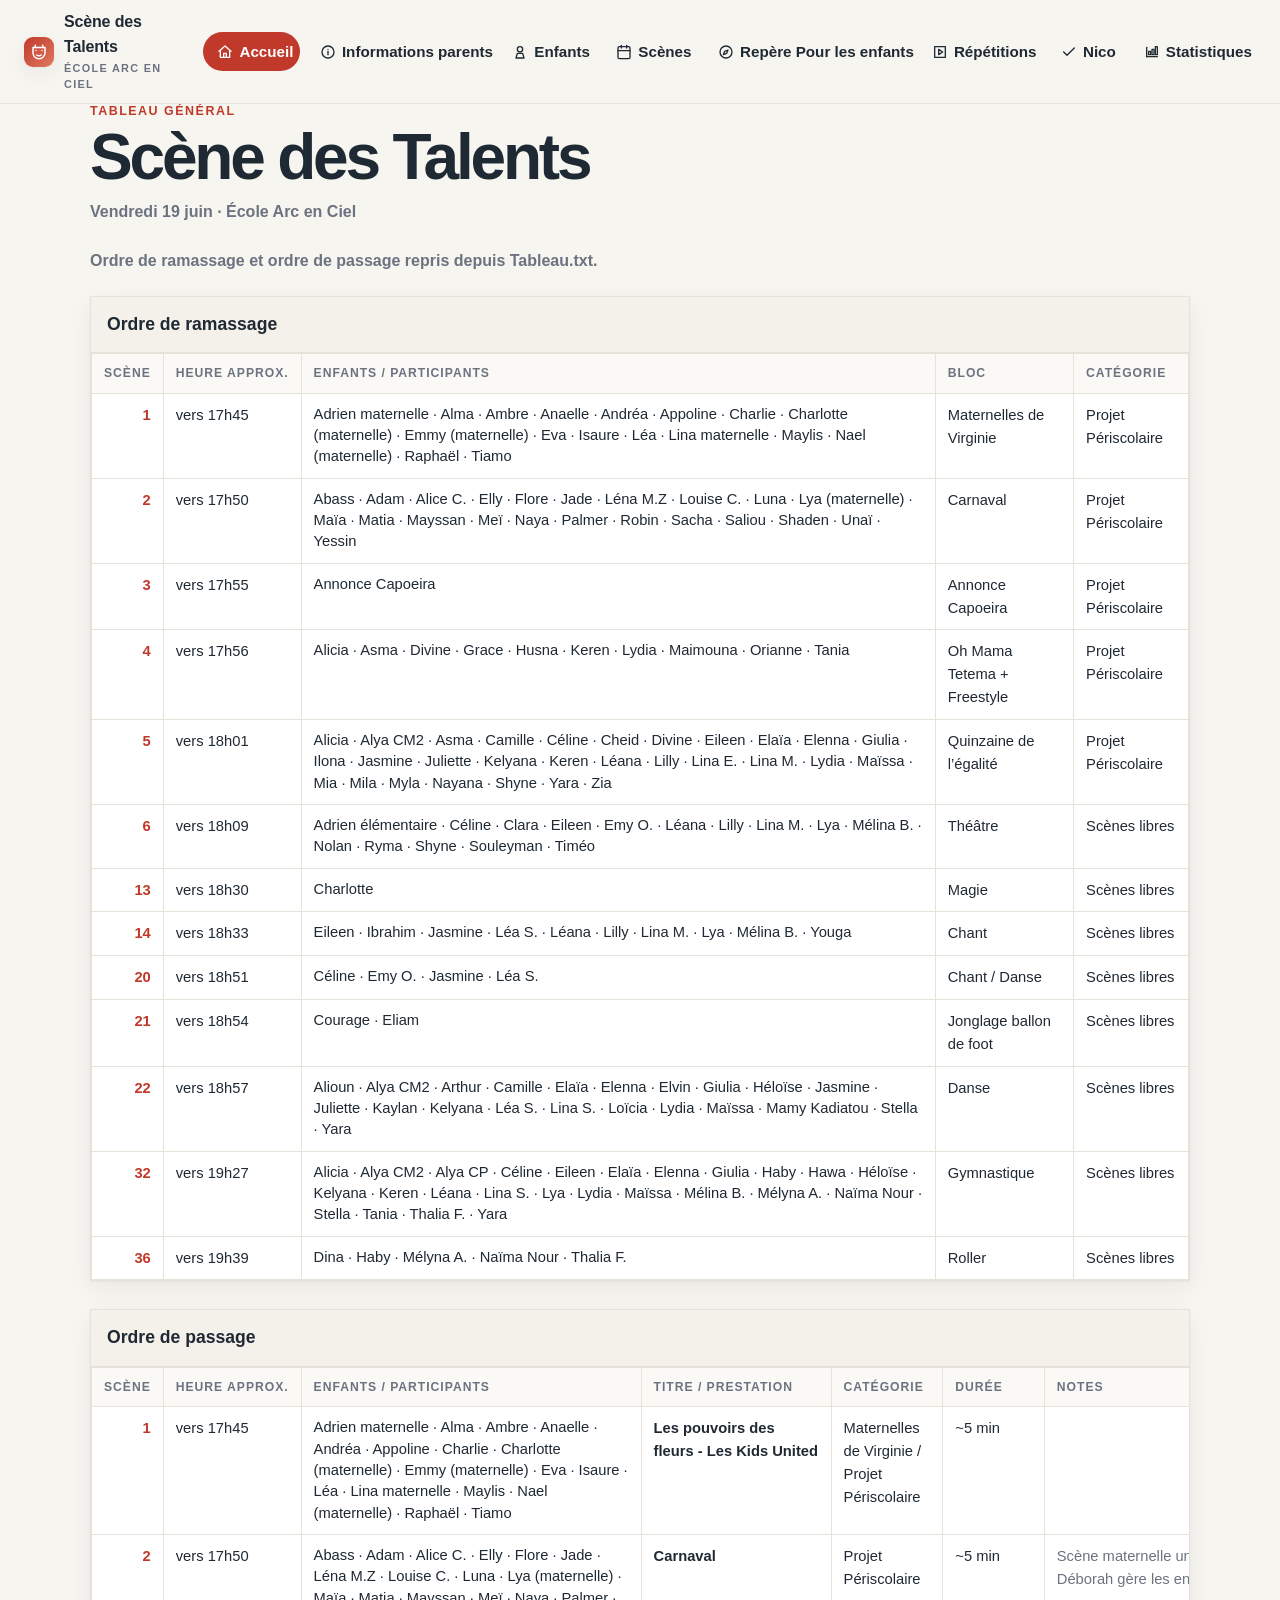
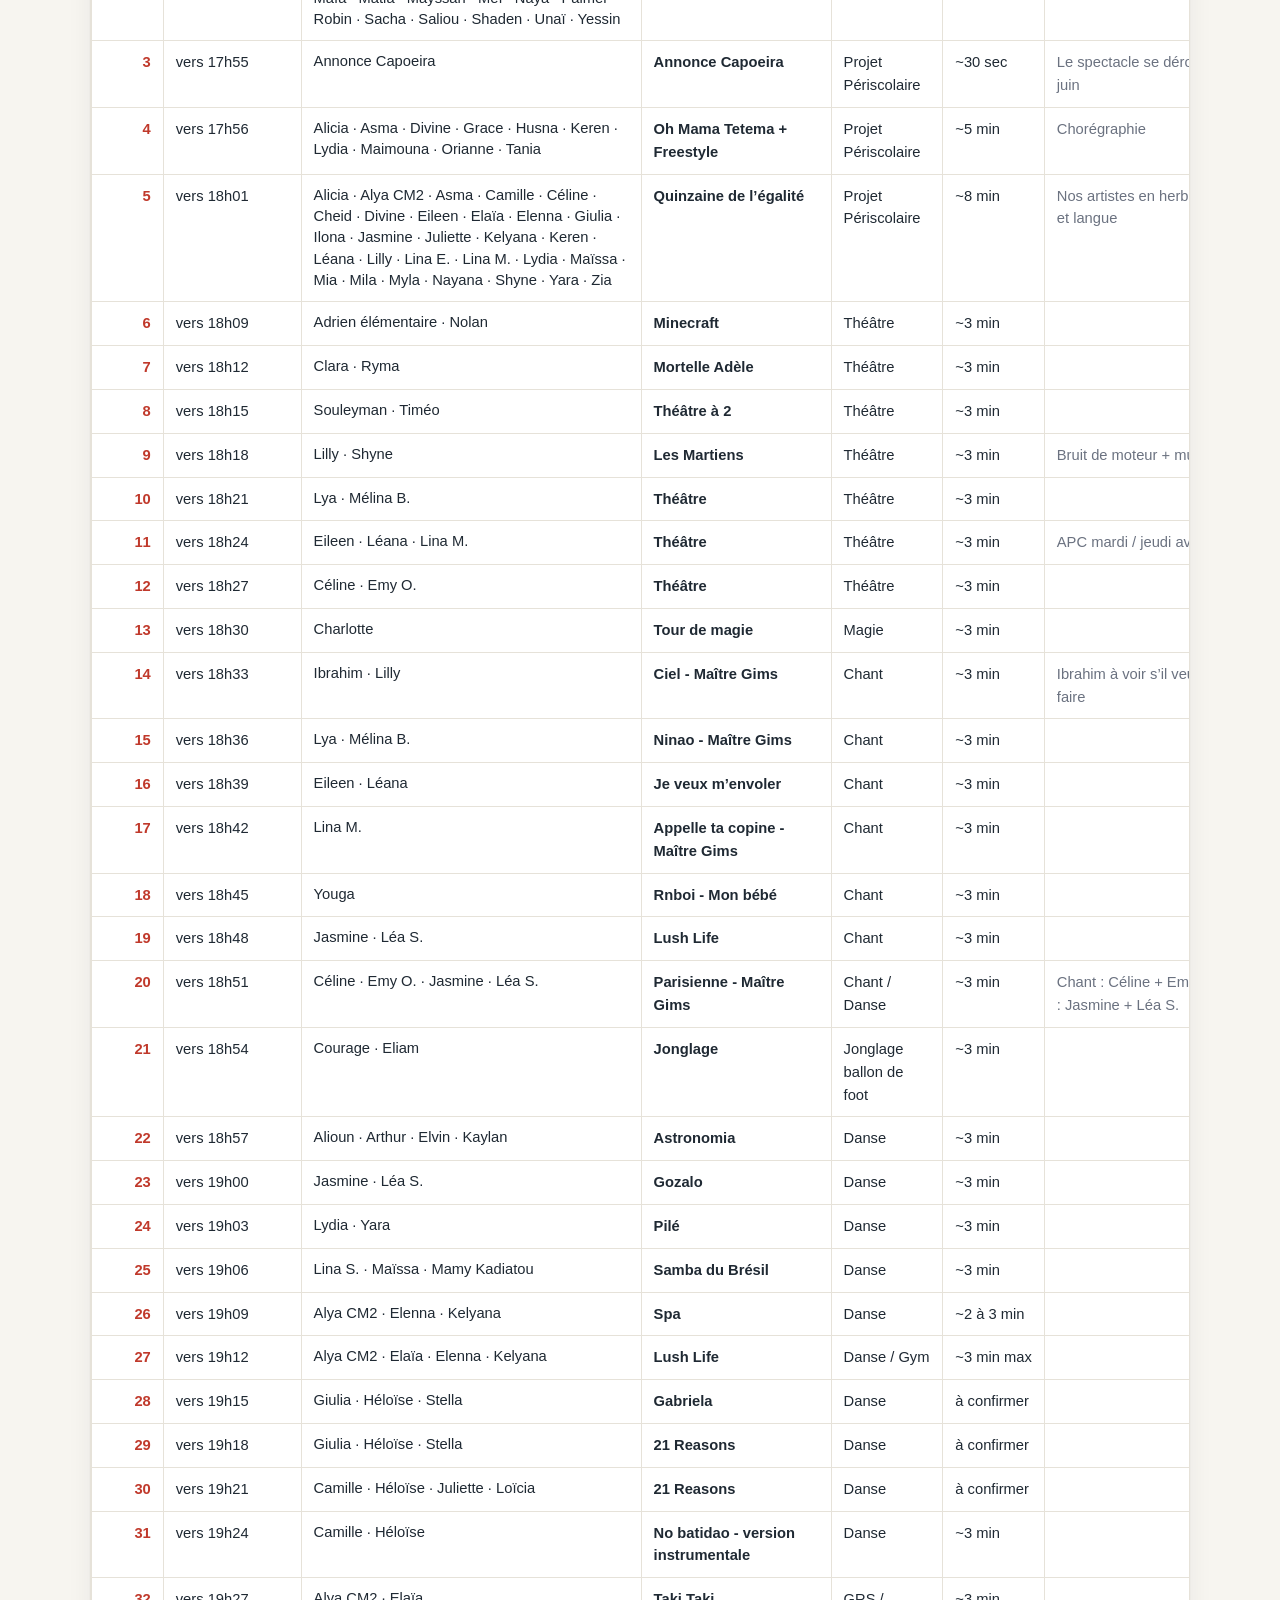
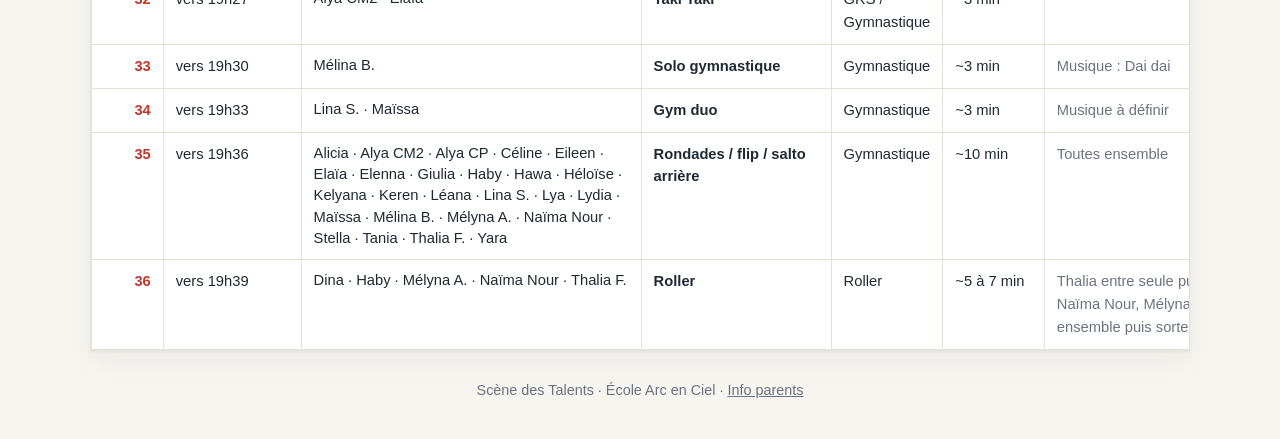
==== commit e80d9b85: "Supprimer Idrissa des effectifs" ====
--- a/index.html
+++ b/index.html
@@ -154,7 +154,7 @@
           <tr><td>20</td><td>vers 18h51</td><td class="people">Céline · Emy O. · Jasmine · Léa S.</td><td>Chant / Danse</td><td>Scènes libres</td></tr>
           <tr><td>21</td><td>vers 18h54</td><td class="people">Courage · Eliam</td><td>Jonglage ballon de foot</td><td>Scènes libres</td></tr>
           <tr><td>22</td><td>vers 18h57</td><td class="people">Alioun · Alya CM2 · Arthur · Camille · Elaïa · Elenna · Elvin · Giulia · Héloïse · Jasmine · Juliette · Kaylan · Kelyana · Léa S. · Lina S. · Loïcia · Lydia · Maïssa · Mamy Kadiatou · Stella · Yara</td><td>Danse</td><td>Scènes libres</td></tr>
-          <tr><td>32</td><td>vers 19h27</td><td class="people">Alicia · Alya CM2 · Alya CP · Céline · Eileen · Elaïa · Elenna · Giulia · Haby · Hawa · Héloïse · Idrissa · Kelyana · Keren · Léana · Lina S. · Lya · Lydia · Maïssa · Mélina B. · Mélyna A. · Naïma Nour · Stella · Tania · Thalia F. · Yara</td><td>Gymnastique</td><td>Scènes libres</td></tr>
+          <tr><td>32</td><td>vers 19h27</td><td class="people">Alicia · Alya CM2 · Alya CP · Céline · Eileen · Elaïa · Elenna · Giulia · Haby · Hawa · Héloïse · Kelyana · Keren · Léana · Lina S. · Lya · Lydia · Maïssa · Mélina B. · Mélyna A. · Naïma Nour · Stella · Tania · Thalia F. · Yara</td><td>Gymnastique</td><td>Scènes libres</td></tr>
           <tr><td>36</td><td>vers 19h39</td><td class="people">Dina · Haby · Mélyna A. · Naïma Nour · Thalia F.</td><td>Roller</td><td>Scènes libres</td></tr>
         </tbody>
       </table>
@@ -209,7 +209,7 @@
           <tr><td>32</td><td>vers 19h27</td><td class="people">Alya CM2 · Elaïa</td><td class="title">Taki Taki</td><td>GRS / Gymnastique</td><td>~3 min</td><td class="notes"></td></tr>
           <tr><td>33</td><td>vers 19h30</td><td class="people">Mélina B.</td><td class="title">Solo gymnastique</td><td>Gymnastique</td><td>~3 min</td><td class="notes">Musique : Dai dai</td></tr>
           <tr><td>34</td><td>vers 19h33</td><td class="people">Lina S. · Maïssa</td><td class="title">Gym duo</td><td>Gymnastique</td><td>~3 min</td><td class="notes">Musique à définir</td></tr>
-          <tr><td>35</td><td>vers 19h36</td><td class="people">Alicia · Alya CM2 · Alya CP · Céline · Eileen · Elaïa · Elenna · Giulia · Haby · Hawa · Héloïse · Idrissa · Kelyana · Keren · Léana · Lina S. · Lya · Lydia · Maïssa · Mélina B. · Mélyna A. · Naïma Nour · Stella · Tania · Thalia F. · Yara</td><td class="title">Rondades / flip / salto arrière</td><td>Gymnastique</td><td>~10 min</td><td class="notes">Toutes ensemble</td></tr>
+          <tr><td>35</td><td>vers 19h36</td><td class="people">Alicia · Alya CM2 · Alya CP · Céline · Eileen · Elaïa · Elenna · Giulia · Haby · Hawa · Héloïse · Kelyana · Keren · Léana · Lina S. · Lya · Lydia · Maïssa · Mélina B. · Mélyna A. · Naïma Nour · Stella · Tania · Thalia F. · Yara</td><td class="title">Rondades / flip / salto arrière</td><td>Gymnastique</td><td>~10 min</td><td class="notes">Toutes ensemble</td></tr>
           <tr><td>36</td><td>vers 19h39</td><td class="people">Dina · Haby · Mélyna A. · Naïma Nour · Thalia F.</td><td class="title">Roller</td><td>Roller</td><td>~5 à 7 min</td><td class="notes">Thalia entre seule puis sort ; Naïma Nour, Mélyna A. et Haby ensemble puis sortent ; Dina finit</td></tr>
         </tbody>
       </table>
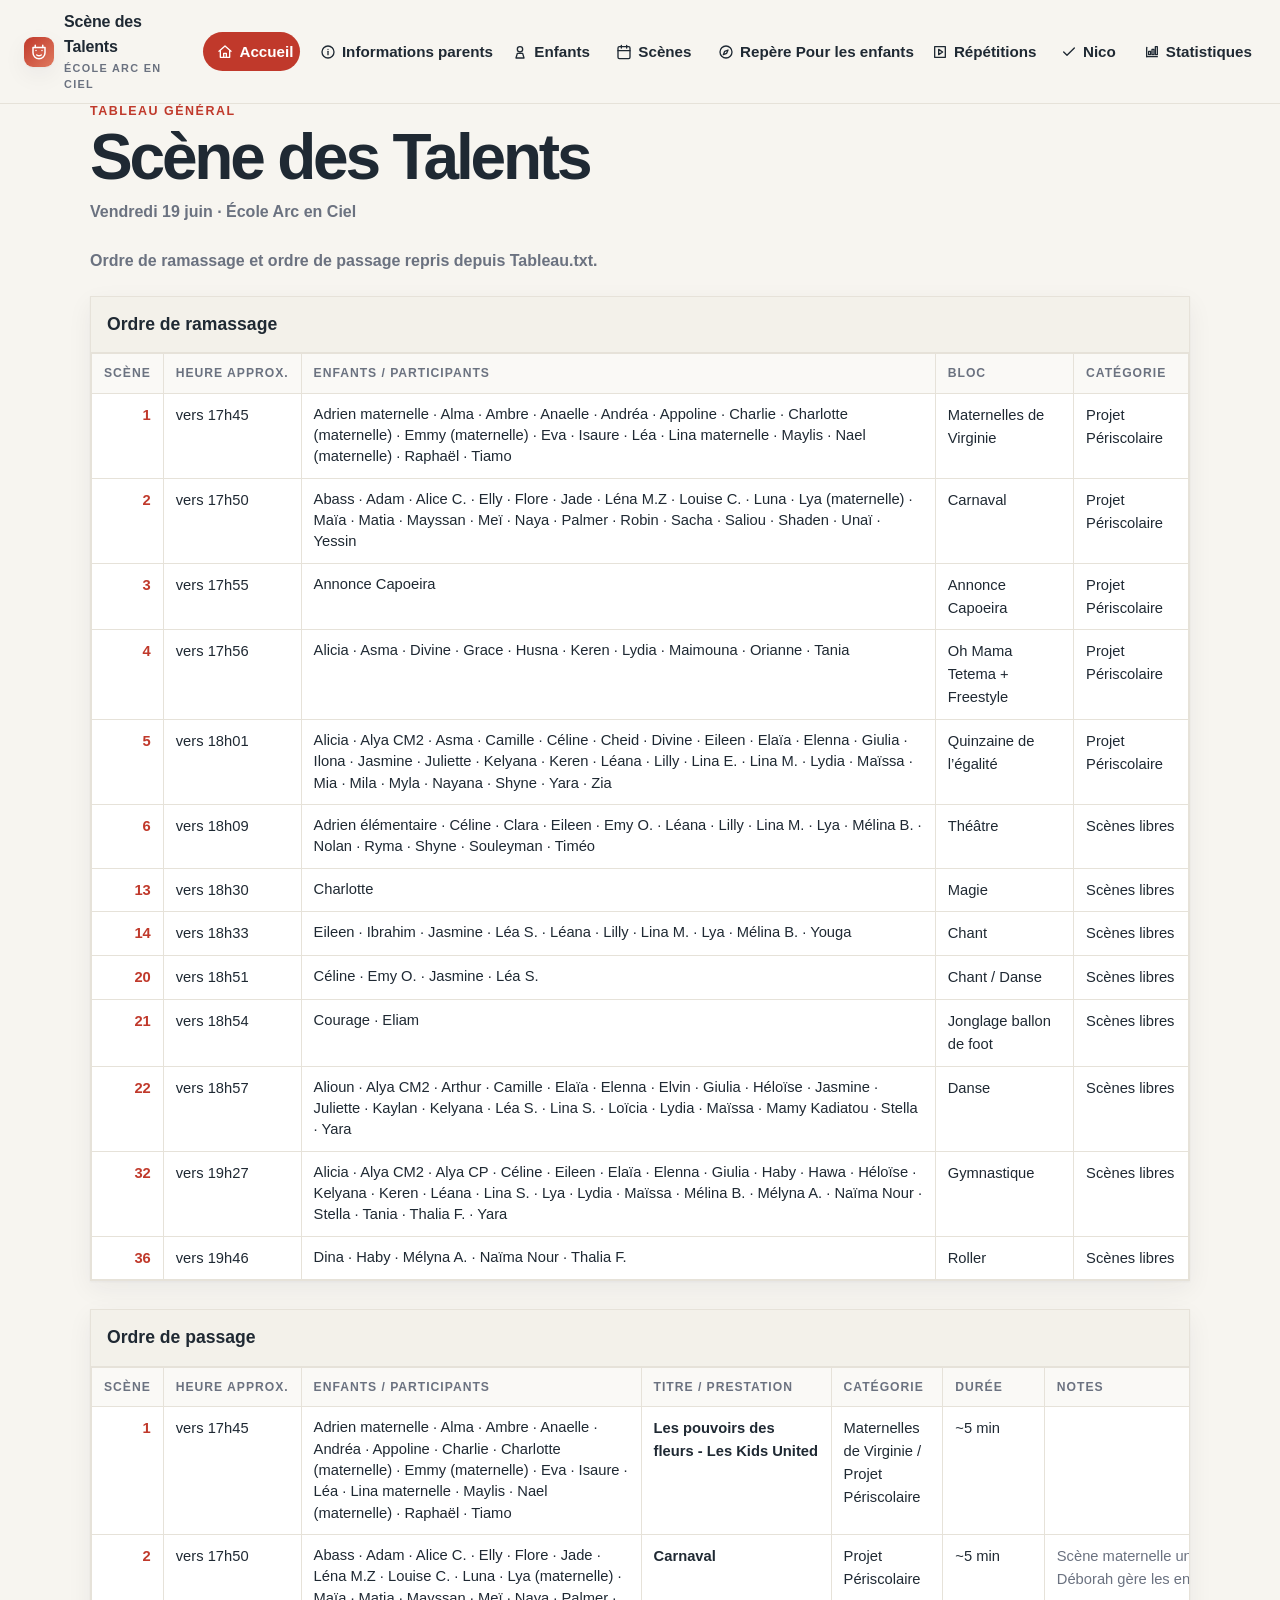
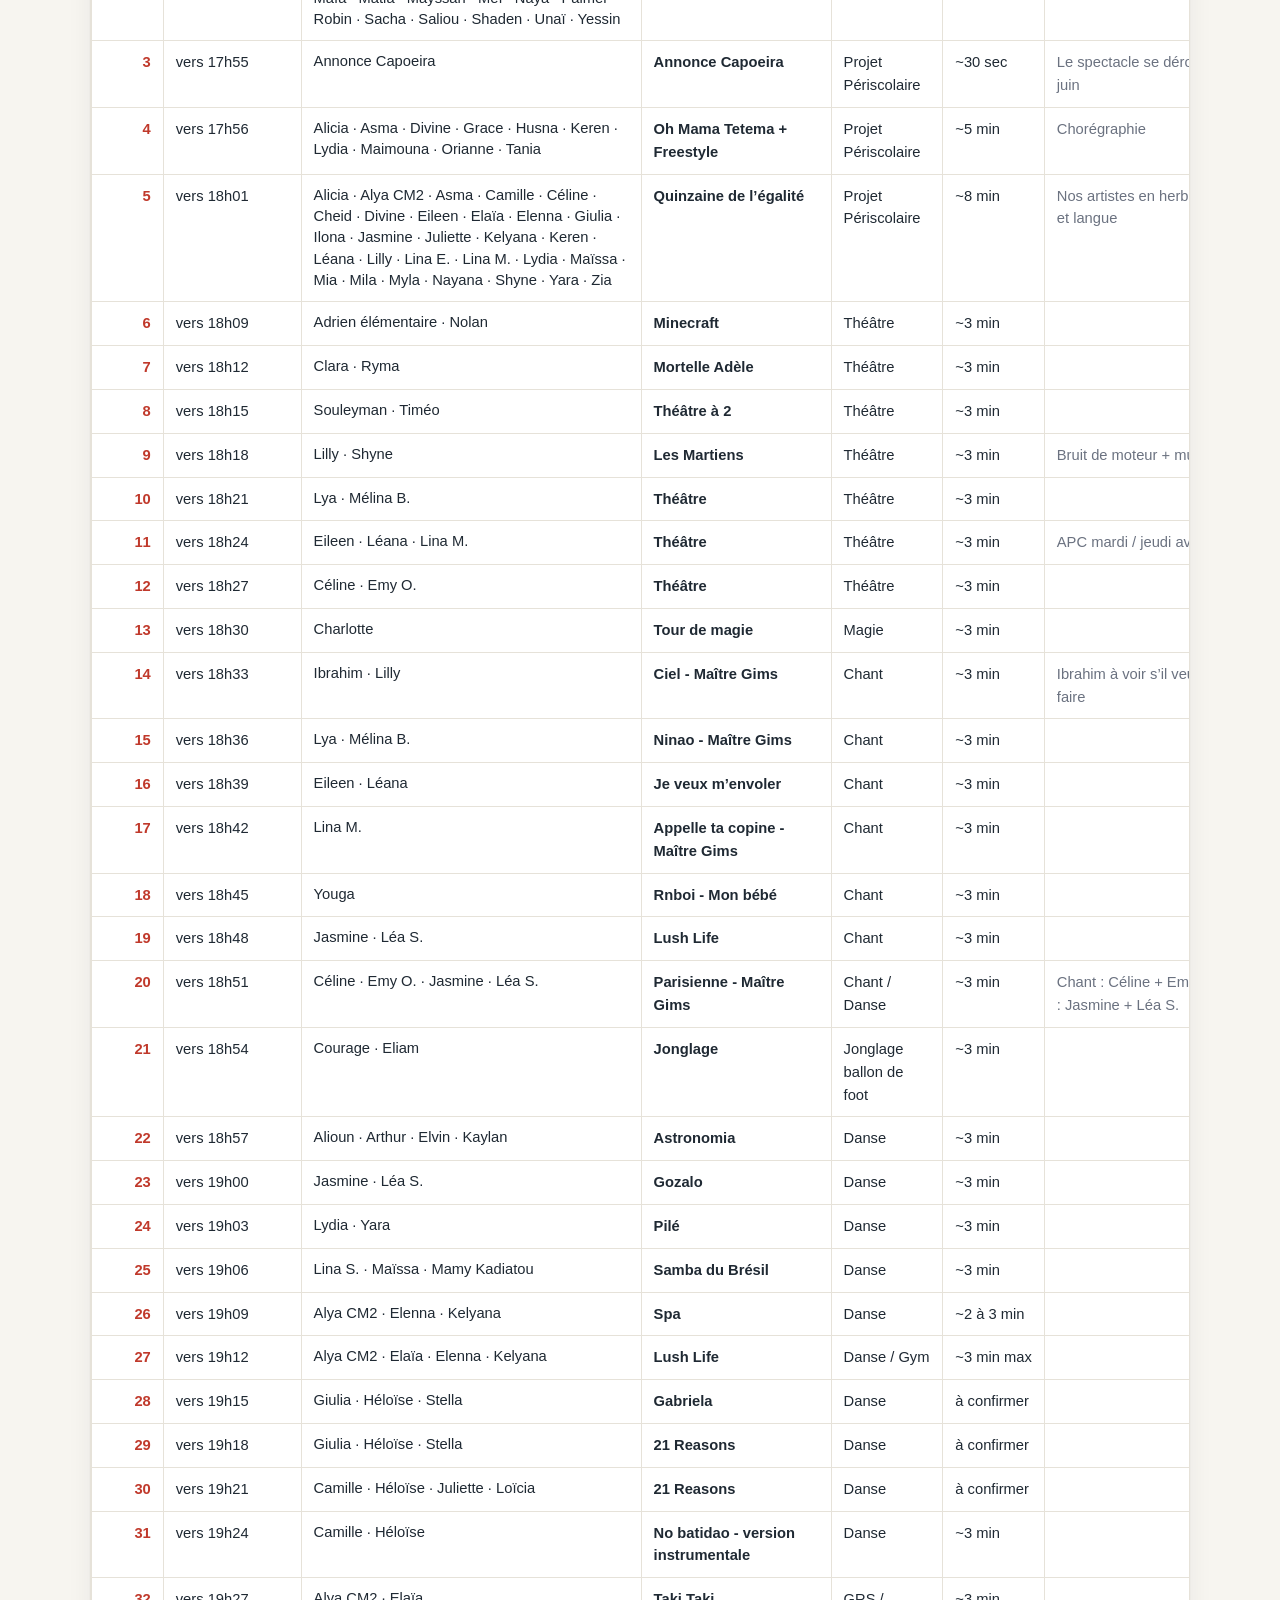
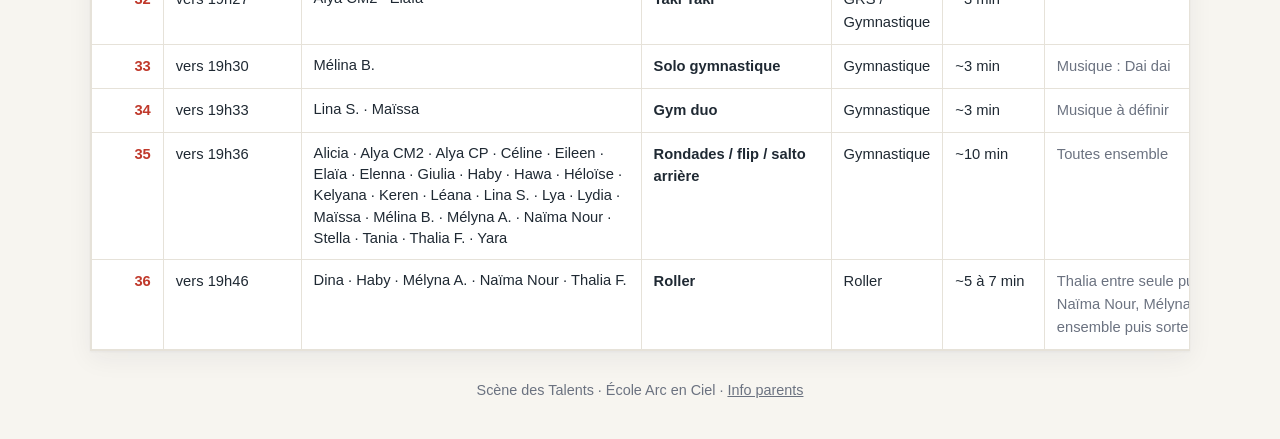
==== commit 223c2f0e: "Mettre les rondades en derniere gymnastique" ====
--- a/index.html
+++ b/index.html
@@ -155,7 +155,7 @@
           <tr><td>21</td><td>vers 18h54</td><td class="people">Courage · Eliam</td><td>Jonglage ballon de foot</td><td>Scènes libres</td></tr>
           <tr><td>22</td><td>vers 18h57</td><td class="people">Alioun · Alya CM2 · Arthur · Camille · Elaïa · Elenna · Elvin · Giulia · Héloïse · Jasmine · Juliette · Kaylan · Kelyana · Léa S. · Lina S. · Loïcia · Lydia · Maïssa · Mamy Kadiatou · Stella · Yara</td><td>Danse</td><td>Scènes libres</td></tr>
           <tr><td>32</td><td>vers 19h27</td><td class="people">Alicia · Alya CM2 · Alya CP · Céline · Eileen · Elaïa · Elenna · Giulia · Haby · Hawa · Héloïse · Kelyana · Keren · Léana · Lina S. · Lya · Lydia · Maïssa · Mélina B. · Mélyna A. · Naïma Nour · Stella · Tania · Thalia F. · Yara</td><td>Gymnastique</td><td>Scènes libres</td></tr>
-          <tr><td>36</td><td>vers 19h39</td><td class="people">Dina · Haby · Mélyna A. · Naïma Nour · Thalia F.</td><td>Roller</td><td>Scènes libres</td></tr>
+          <tr><td>36</td><td>vers 19h46</td><td class="people">Dina · Haby · Mélyna A. · Naïma Nour · Thalia F.</td><td>Roller</td><td>Scènes libres</td></tr>
         </tbody>
       </table>
     </section>
@@ -210,7 +210,7 @@
           <tr><td>33</td><td>vers 19h30</td><td class="people">Mélina B.</td><td class="title">Solo gymnastique</td><td>Gymnastique</td><td>~3 min</td><td class="notes">Musique : Dai dai</td></tr>
           <tr><td>34</td><td>vers 19h33</td><td class="people">Lina S. · Maïssa</td><td class="title">Gym duo</td><td>Gymnastique</td><td>~3 min</td><td class="notes">Musique à définir</td></tr>
           <tr><td>35</td><td>vers 19h36</td><td class="people">Alicia · Alya CM2 · Alya CP · Céline · Eileen · Elaïa · Elenna · Giulia · Haby · Hawa · Héloïse · Kelyana · Keren · Léana · Lina S. · Lya · Lydia · Maïssa · Mélina B. · Mélyna A. · Naïma Nour · Stella · Tania · Thalia F. · Yara</td><td class="title">Rondades / flip / salto arrière</td><td>Gymnastique</td><td>~10 min</td><td class="notes">Toutes ensemble</td></tr>
-          <tr><td>36</td><td>vers 19h39</td><td class="people">Dina · Haby · Mélyna A. · Naïma Nour · Thalia F.</td><td class="title">Roller</td><td>Roller</td><td>~5 à 7 min</td><td class="notes">Thalia entre seule puis sort ; Naïma Nour, Mélyna A. et Haby ensemble puis sortent ; Dina finit</td></tr>
+          <tr><td>36</td><td>vers 19h46</td><td class="people">Dina · Haby · Mélyna A. · Naïma Nour · Thalia F.</td><td class="title">Roller</td><td>Roller</td><td>~5 à 7 min</td><td class="notes">Thalia entre seule puis sort ; Naïma Nour, Mélyna A. et Haby ensemble puis sortent ; Dina finit</td></tr>
         </tbody>
       </table>
     </section>
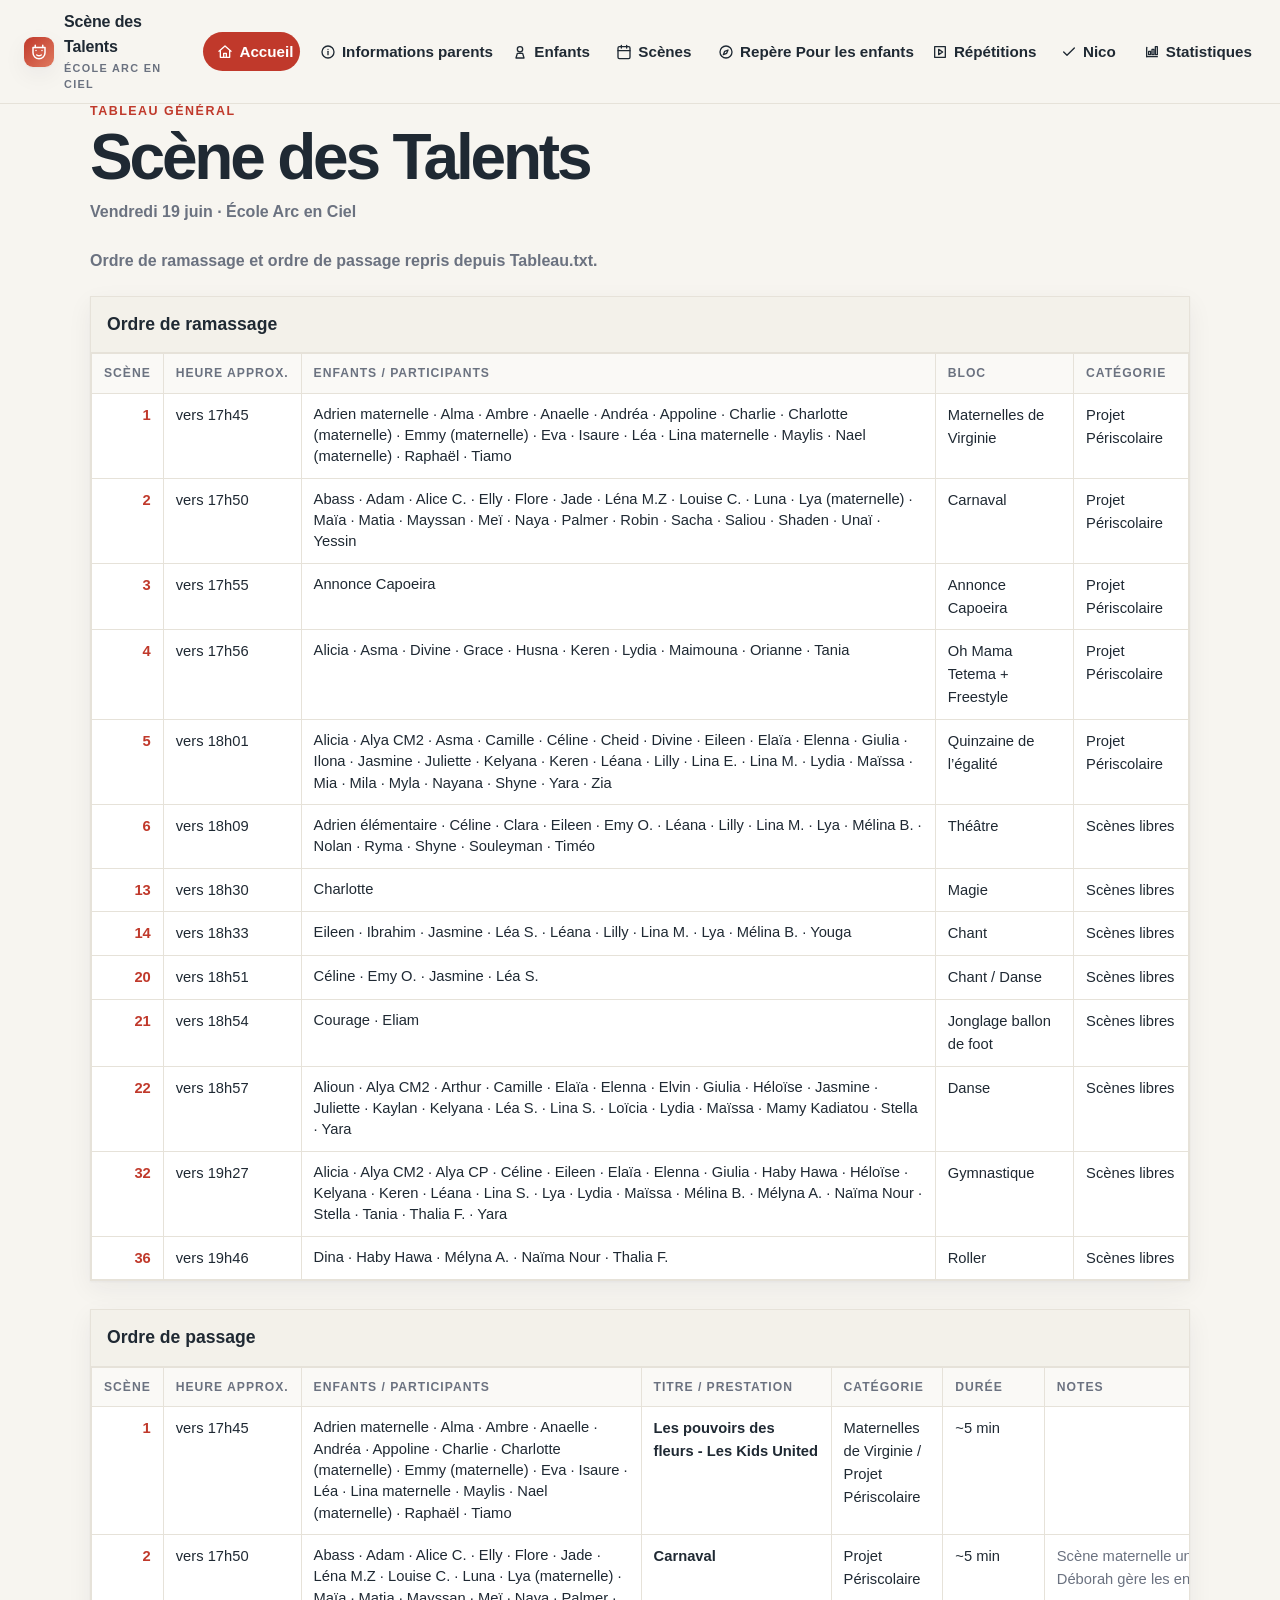
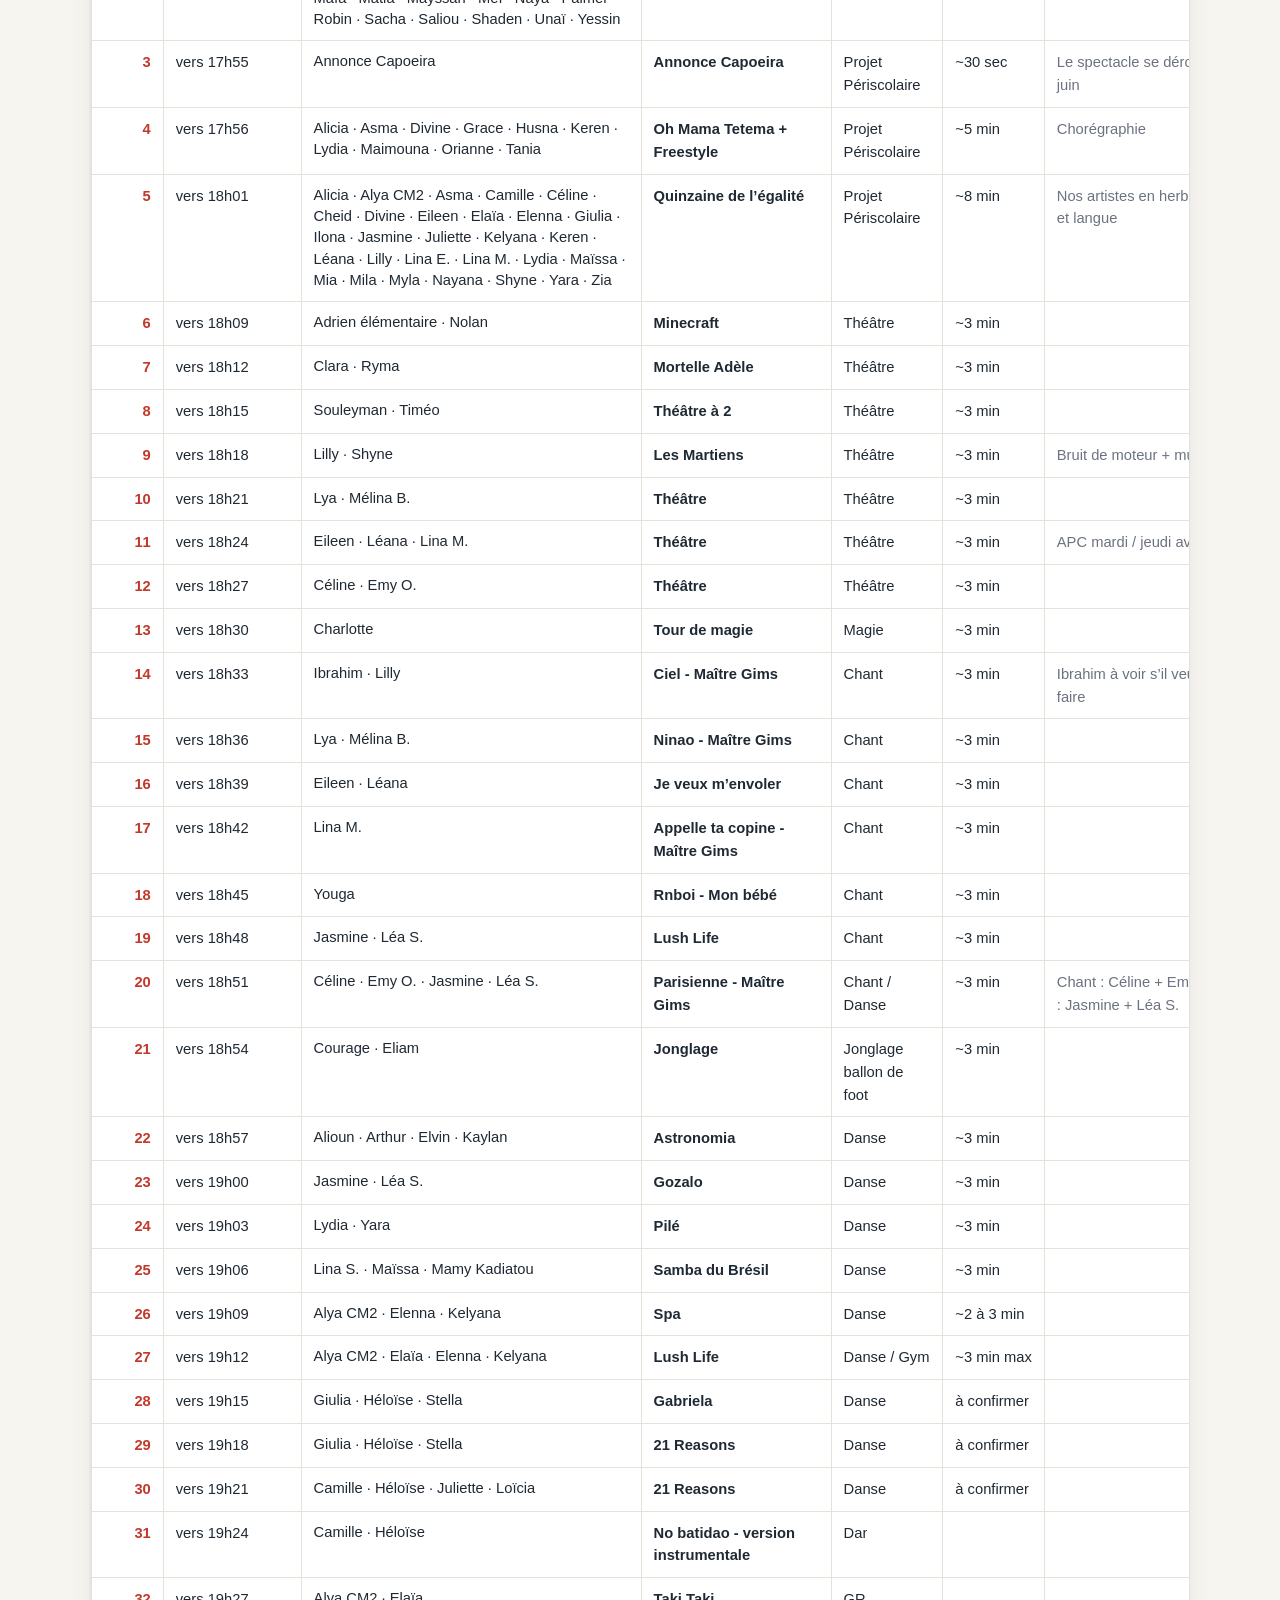
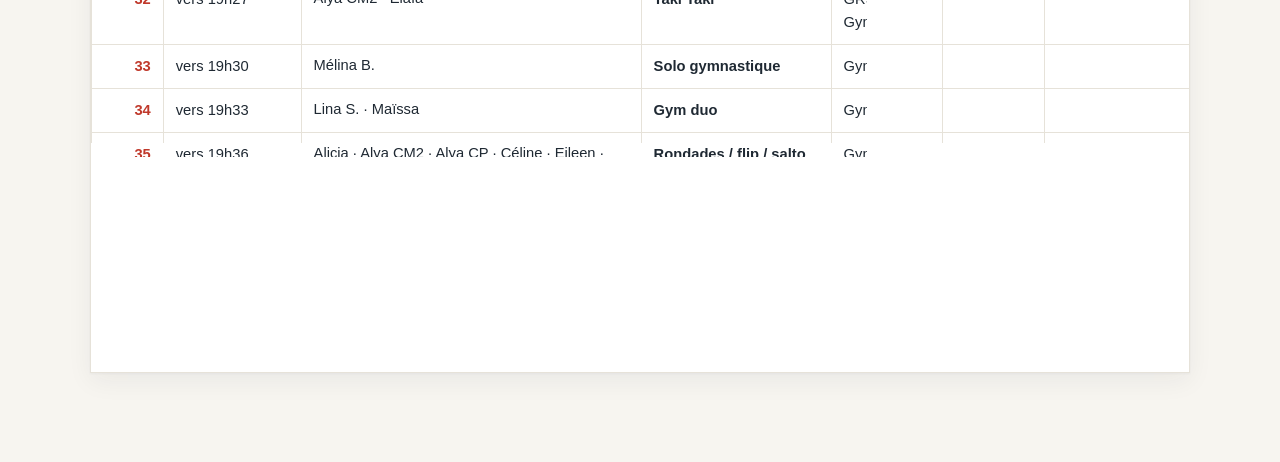
==== commit bd28874e: "Fusionner Haby et Hawa" ====
--- a/index.html
+++ b/index.html
@@ -154,8 +154,8 @@
           <tr><td>20</td><td>vers 18h51</td><td class="people">Céline · Emy O. · Jasmine · Léa S.</td><td>Chant / Danse</td><td>Scènes libres</td></tr>
           <tr><td>21</td><td>vers 18h54</td><td class="people">Courage · Eliam</td><td>Jonglage ballon de foot</td><td>Scènes libres</td></tr>
           <tr><td>22</td><td>vers 18h57</td><td class="people">Alioun · Alya CM2 · Arthur · Camille · Elaïa · Elenna · Elvin · Giulia · Héloïse · Jasmine · Juliette · Kaylan · Kelyana · Léa S. · Lina S. · Loïcia · Lydia · Maïssa · Mamy Kadiatou · Stella · Yara</td><td>Danse</td><td>Scènes libres</td></tr>
-          <tr><td>32</td><td>vers 19h27</td><td class="people">Alicia · Alya CM2 · Alya CP · Céline · Eileen · Elaïa · Elenna · Giulia · Haby · Hawa · Héloïse · Kelyana · Keren · Léana · Lina S. · Lya · Lydia · Maïssa · Mélina B. · Mélyna A. · Naïma Nour · Stella · Tania · Thalia F. · Yara</td><td>Gymnastique</td><td>Scènes libres</td></tr>
-          <tr><td>36</td><td>vers 19h46</td><td class="people">Dina · Haby · Mélyna A. · Naïma Nour · Thalia F.</td><td>Roller</td><td>Scènes libres</td></tr>
+          <tr><td>32</td><td>vers 19h27</td><td class="people">Alicia · Alya CM2 · Alya CP · Céline · Eileen · Elaïa · Elenna · Giulia · Haby Hawa · Héloïse · Kelyana · Keren · Léana · Lina S. · Lya · Lydia · Maïssa · Mélina B. · Mélyna A. · Naïma Nour · Stella · Tania · Thalia F. · Yara</td><td>Gymnastique</td><td>Scènes libres</td></tr>
+          <tr><td>36</td><td>vers 19h46</td><td class="people">Dina · Haby Hawa · Mélyna A. · Naïma Nour · Thalia F.</td><td>Roller</td><td>Scènes libres</td></tr>
         </tbody>
       </table>
     </section>
@@ -209,8 +209,8 @@
           <tr><td>32</td><td>vers 19h27</td><td class="people">Alya CM2 · Elaïa</td><td class="title">Taki Taki</td><td>GRS / Gymnastique</td><td>~3 min</td><td class="notes"></td></tr>
           <tr><td>33</td><td>vers 19h30</td><td class="people">Mélina B.</td><td class="title">Solo gymnastique</td><td>Gymnastique</td><td>~3 min</td><td class="notes">Musique : Dai dai</td></tr>
           <tr><td>34</td><td>vers 19h33</td><td class="people">Lina S. · Maïssa</td><td class="title">Gym duo</td><td>Gymnastique</td><td>~3 min</td><td class="notes">Musique à définir</td></tr>
-          <tr><td>35</td><td>vers 19h36</td><td class="people">Alicia · Alya CM2 · Alya CP · Céline · Eileen · Elaïa · Elenna · Giulia · Haby · Hawa · Héloïse · Kelyana · Keren · Léana · Lina S. · Lya · Lydia · Maïssa · Mélina B. · Mélyna A. · Naïma Nour · Stella · Tania · Thalia F. · Yara</td><td class="title">Rondades / flip / salto arrière</td><td>Gymnastique</td><td>~10 min</td><td class="notes">Toutes ensemble</td></tr>
-          <tr><td>36</td><td>vers 19h46</td><td class="people">Dina · Haby · Mélyna A. · Naïma Nour · Thalia F.</td><td class="title">Roller</td><td>Roller</td><td>~5 à 7 min</td><td class="notes">Thalia entre seule puis sort ; Naïma Nour, Mélyna A. et Haby ensemble puis sortent ; Dina finit</td></tr>
+          <tr><td>35</td><td>vers 19h36</td><td class="people">Alicia · Alya CM2 · Alya CP · Céline · Eileen · Elaïa · Elenna · Giulia · Haby Hawa · Héloïse · Kelyana · Keren · Léana · Lina S. · Lya · Lydia · Maïssa · Mélina B. · Mélyna A. · Naïma Nour · Stella · Tania · Thalia F. · Yara</td><td class="title">Rondades / flip / salto arrière</td><td>Gymnastique</td><td>~10 min</td><td class="notes">Toutes ensemble</td></tr>
+          <tr><td>36</td><td>vers 19h46</td><td class="people">Dina · Haby Hawa · Mélyna A. · Naïma Nour · Thalia F.</td><td class="title">Roller</td><td>Roller</td><td>~5 à 7 min</td><td class="notes">Thalia entre seule puis sort ; Naïma Nour, Mélyna A. et Haby Hawa ensemble puis sortent ; Dina finit</td></tr>
         </tbody>
       </table>
     </section>
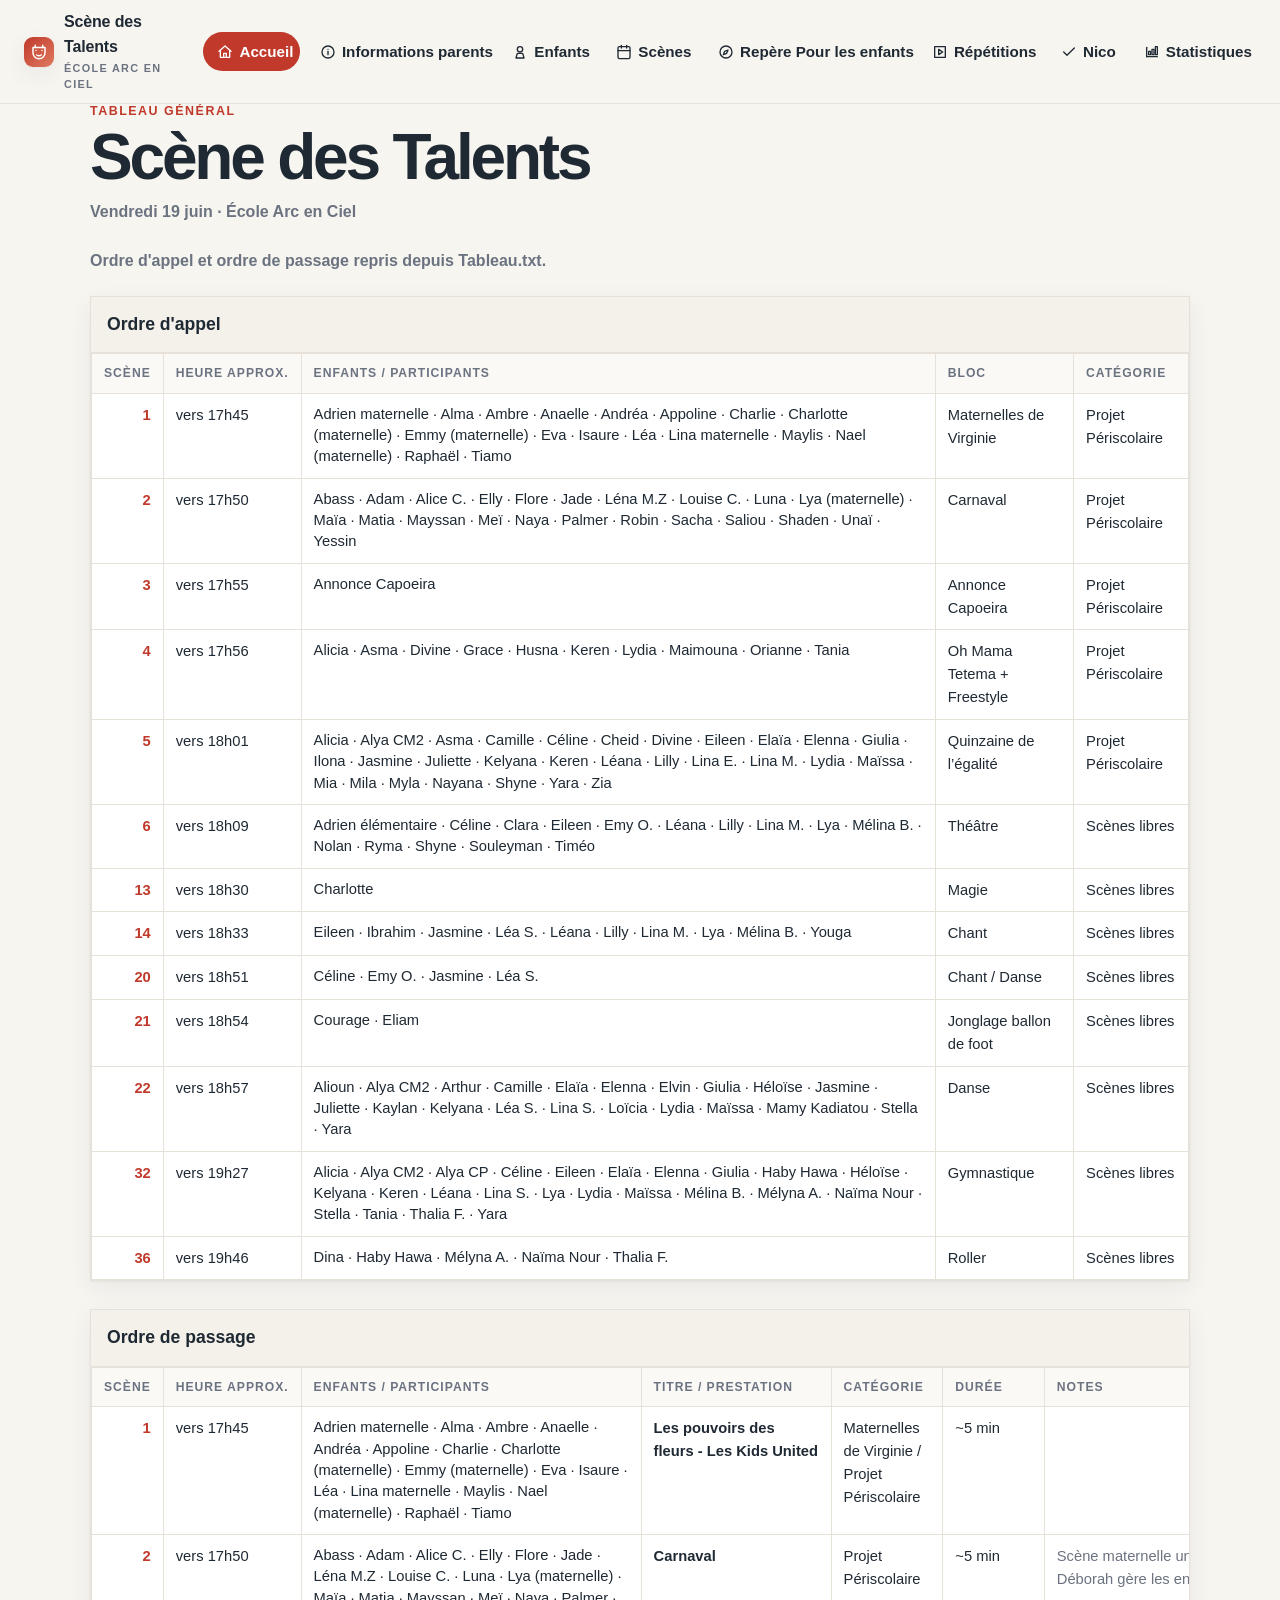
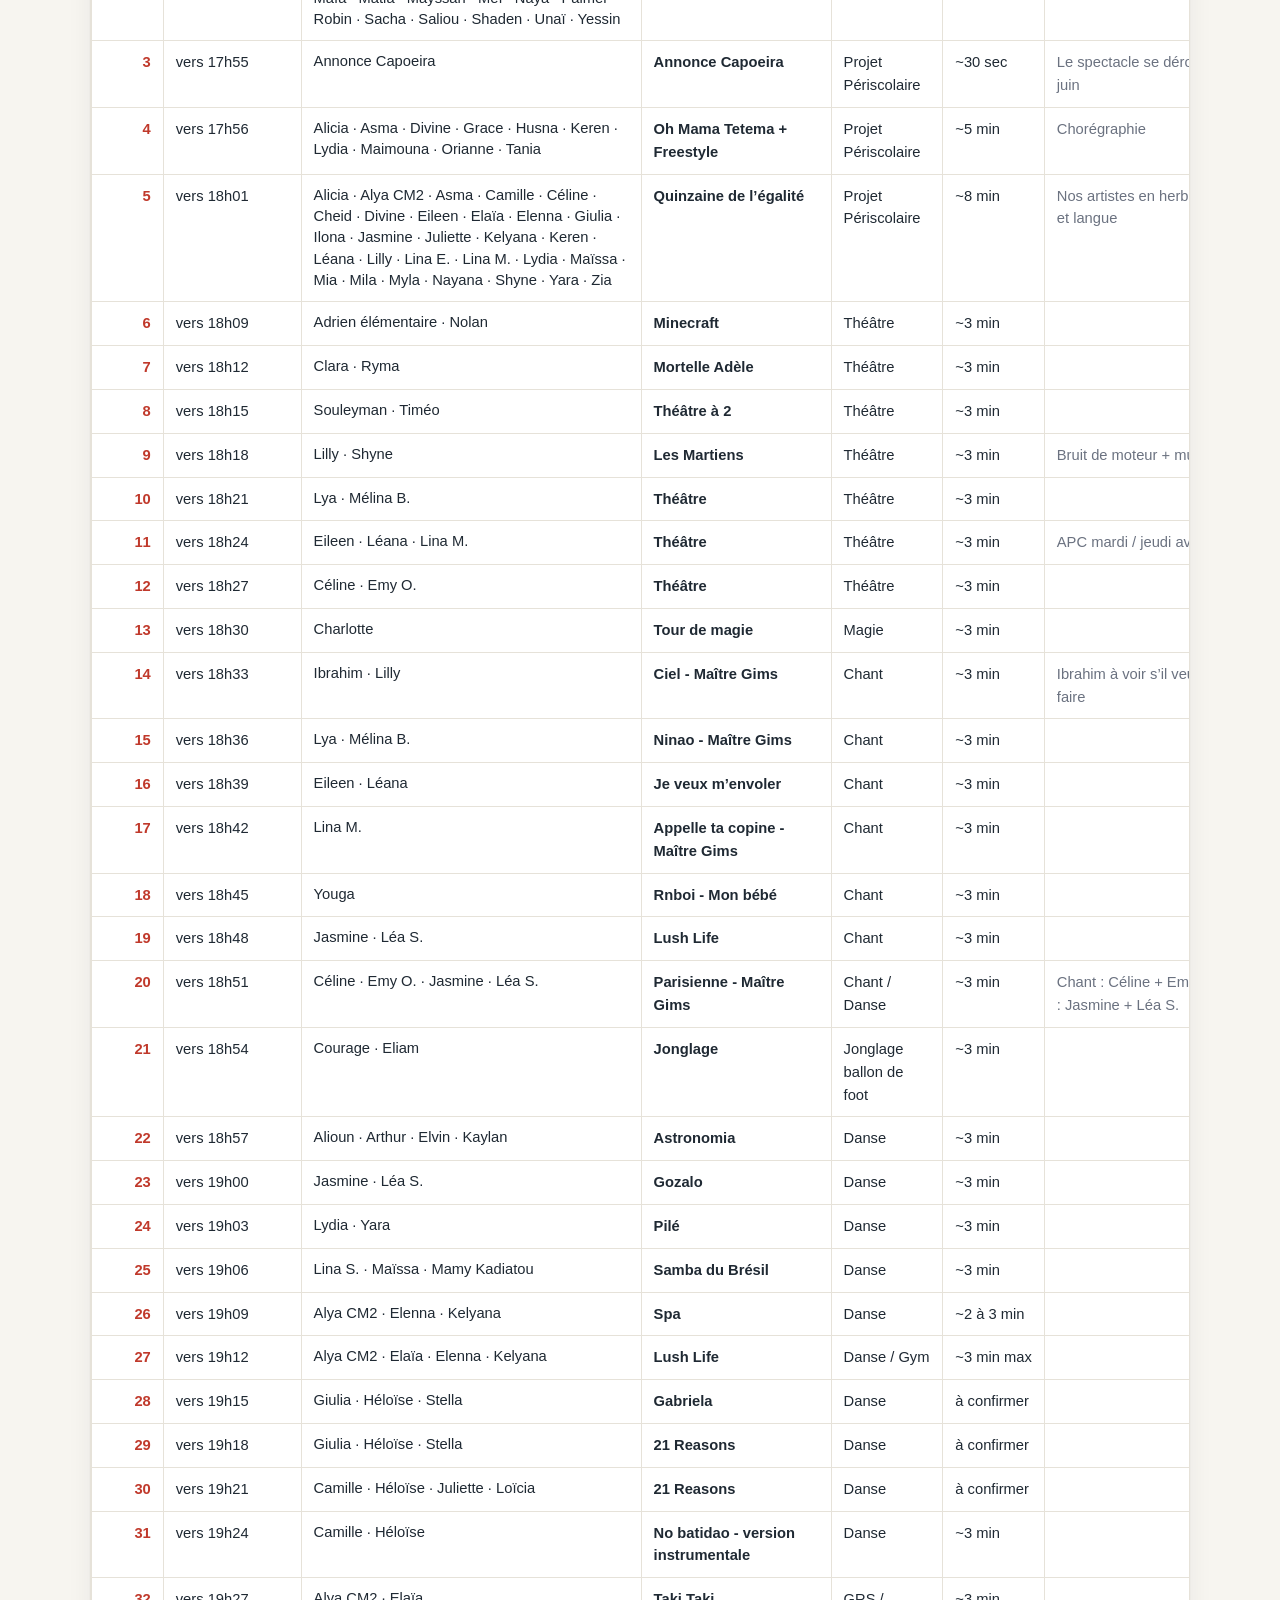
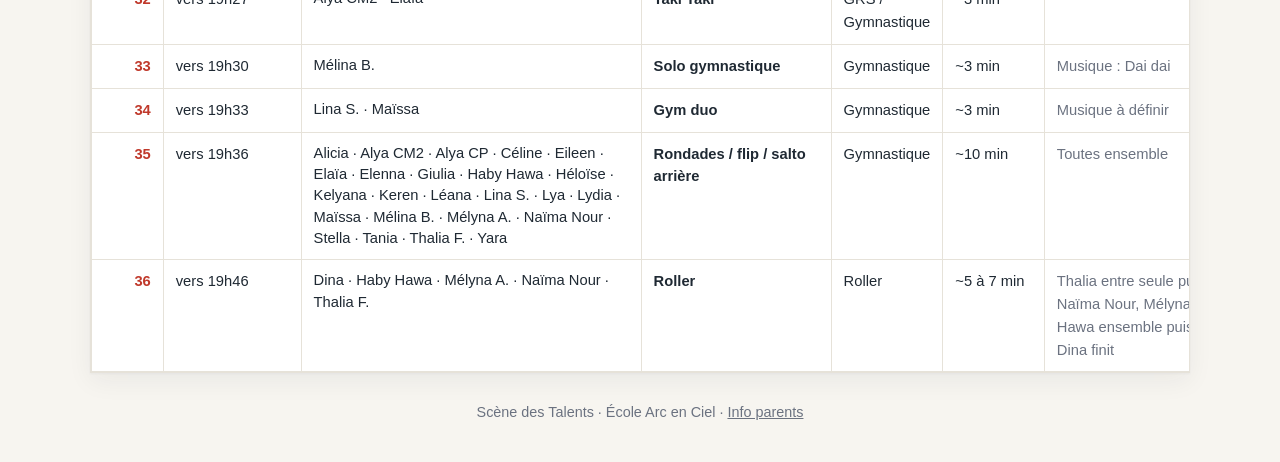
==== commit 88c70e5c: "Remplace ramassage par appel" ====
--- a/index.html
+++ b/index.html
@@ -128,11 +128,11 @@
       <p class="meta">Vendredi 19 juin · École Arc en Ciel</p>
     </header>
 
-    <p class="intro">Ordre de ramassage et ordre de passage repris depuis Tableau.txt.</p>
-
-    <section class="table-card" aria-labelledby="ramassage-title">
+    <p class="intro">Ordre d'appel et ordre de passage repris depuis Tableau.txt.</p>
+
+    <section class="table-card" aria-labelledby="appel-title">
       <table class="simple-table">
-        <caption id="ramassage-title">Ordre de ramassage</caption>
+        <caption id="appel-title">Ordre d'appel</caption>
         <thead>
           <tr>
             <th>Scène</th>
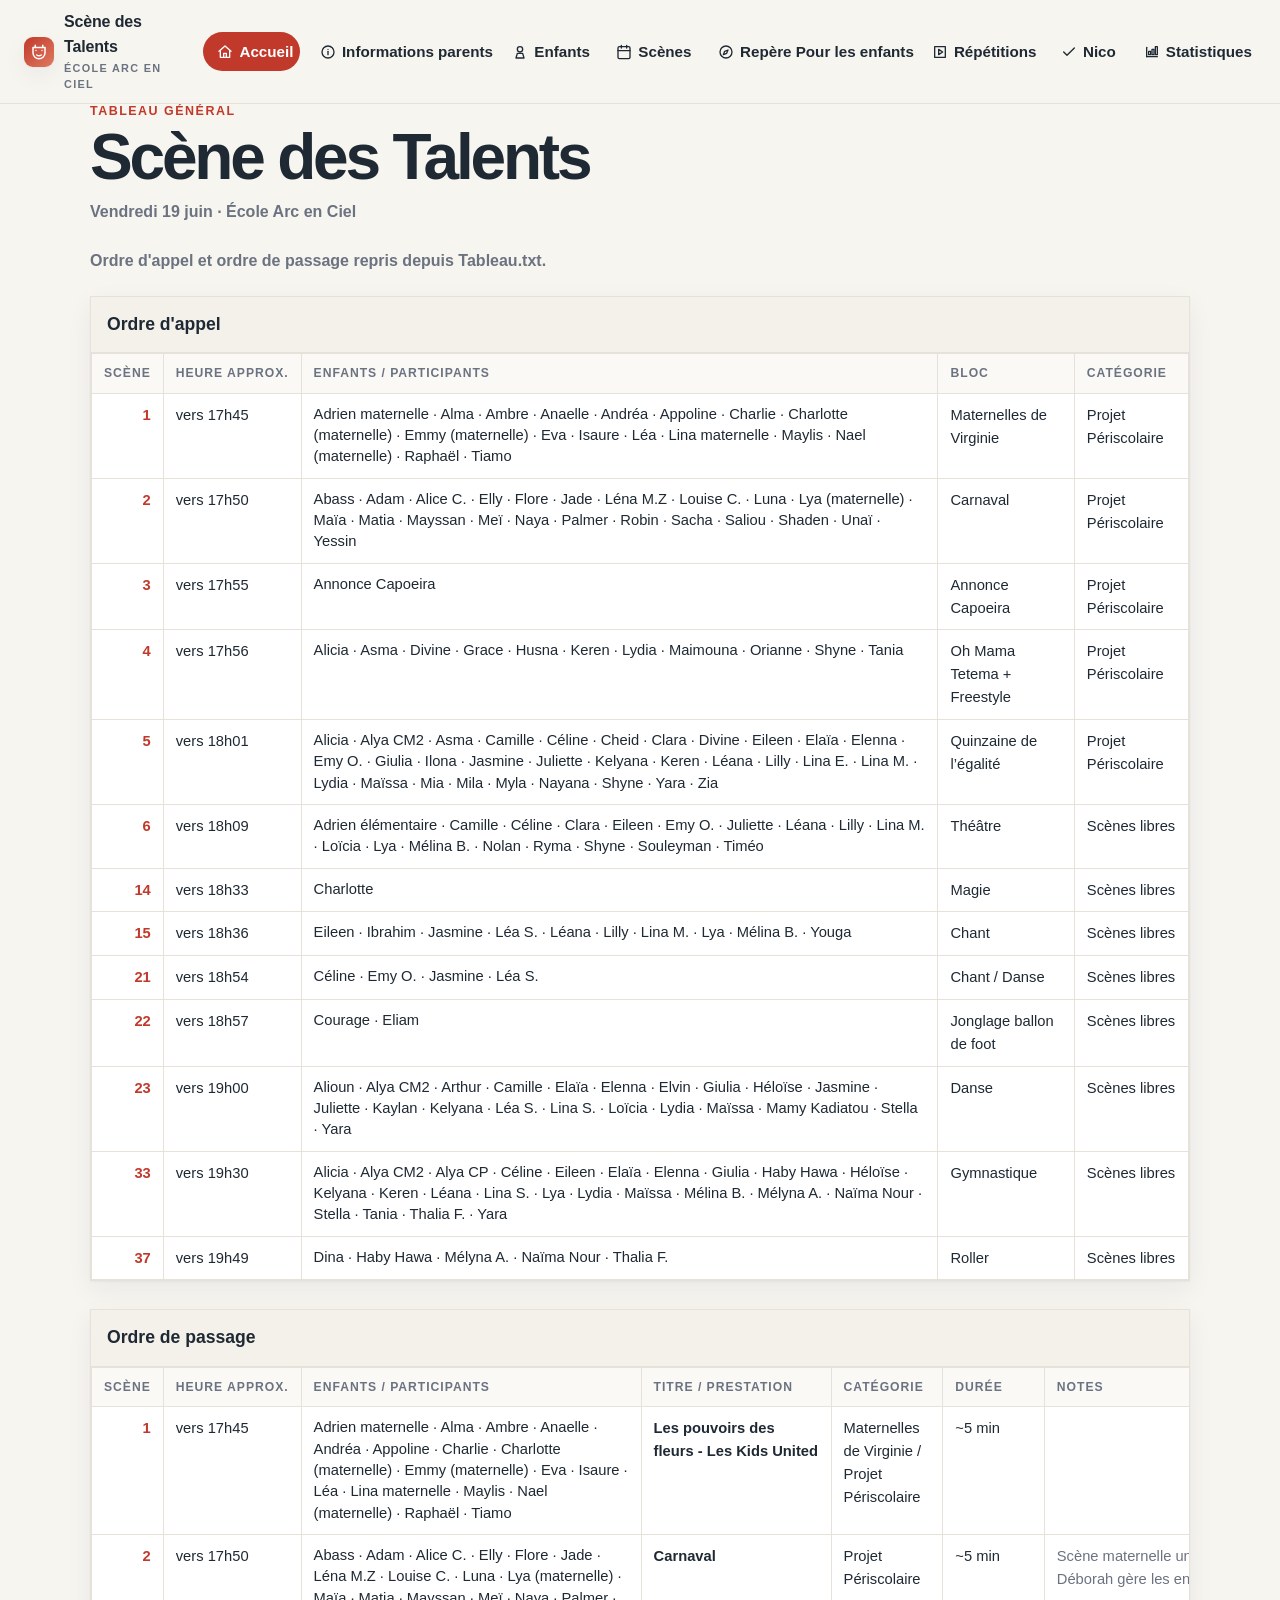
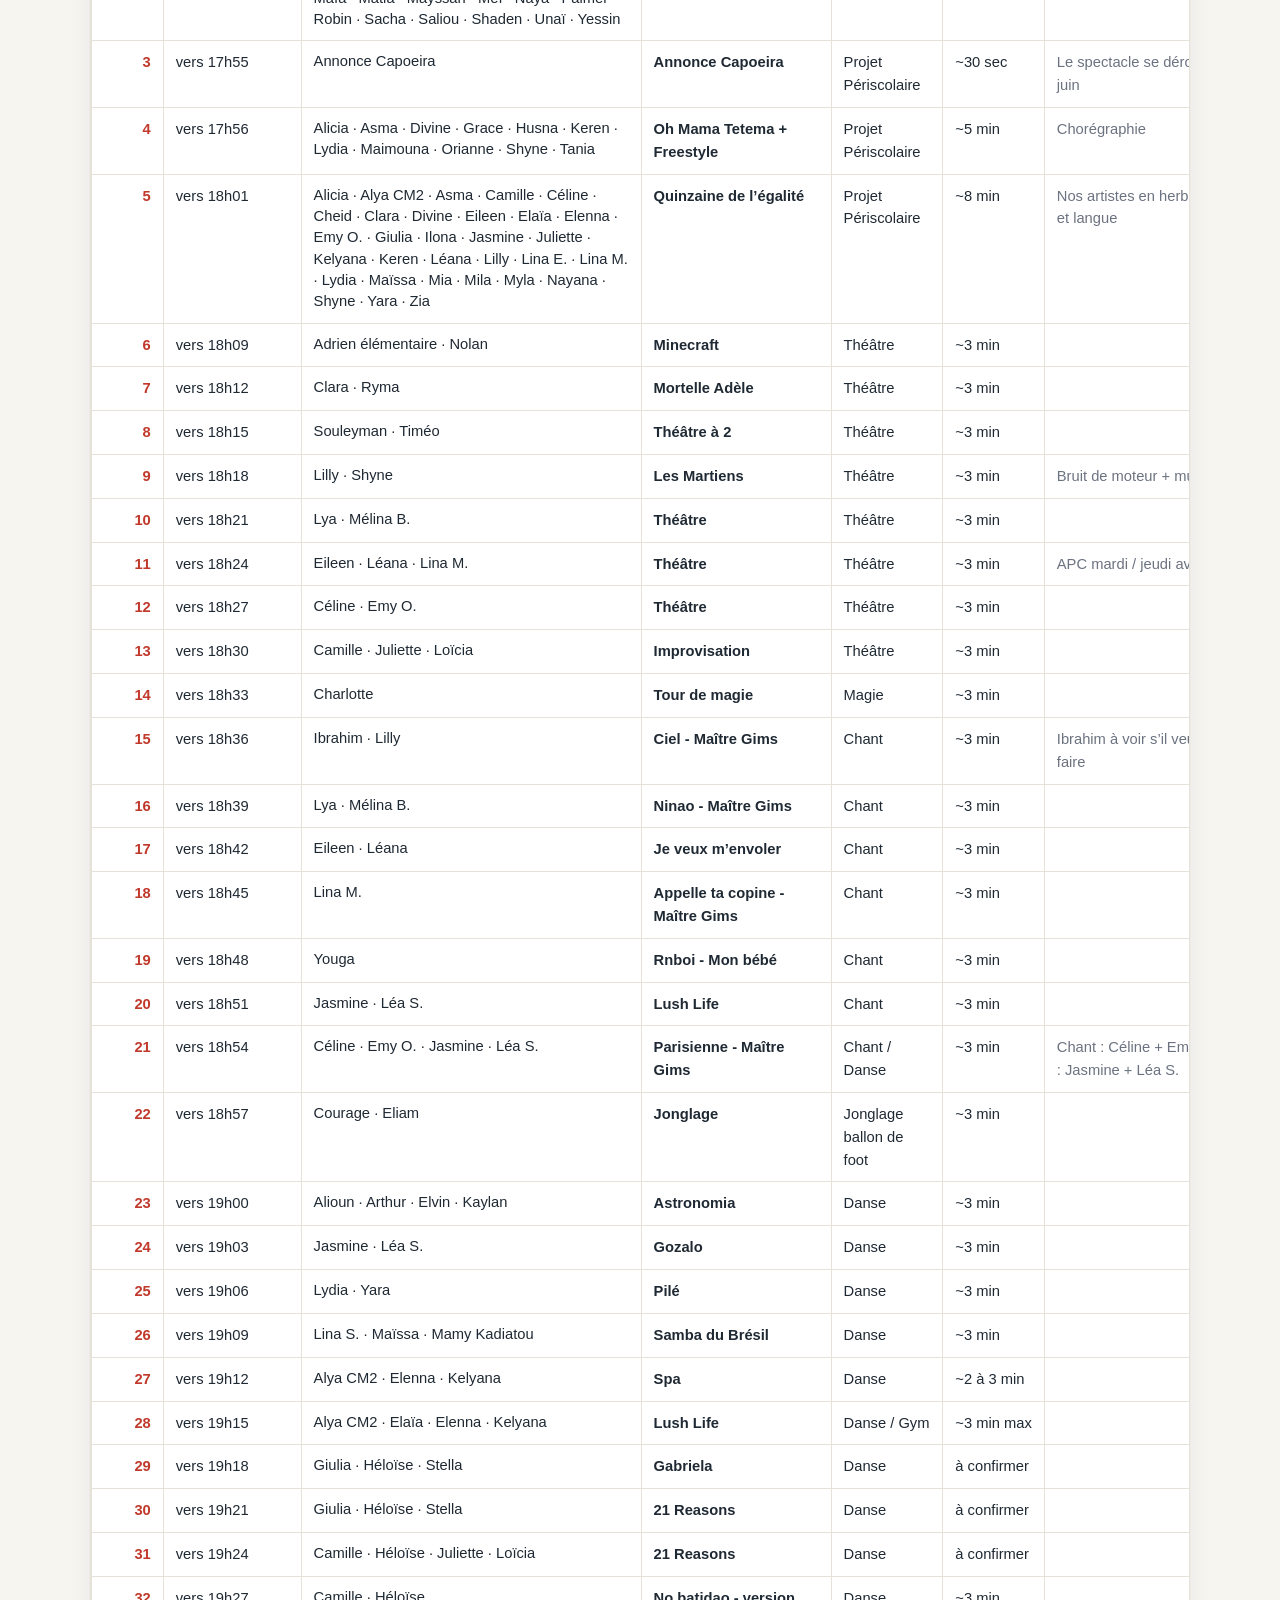
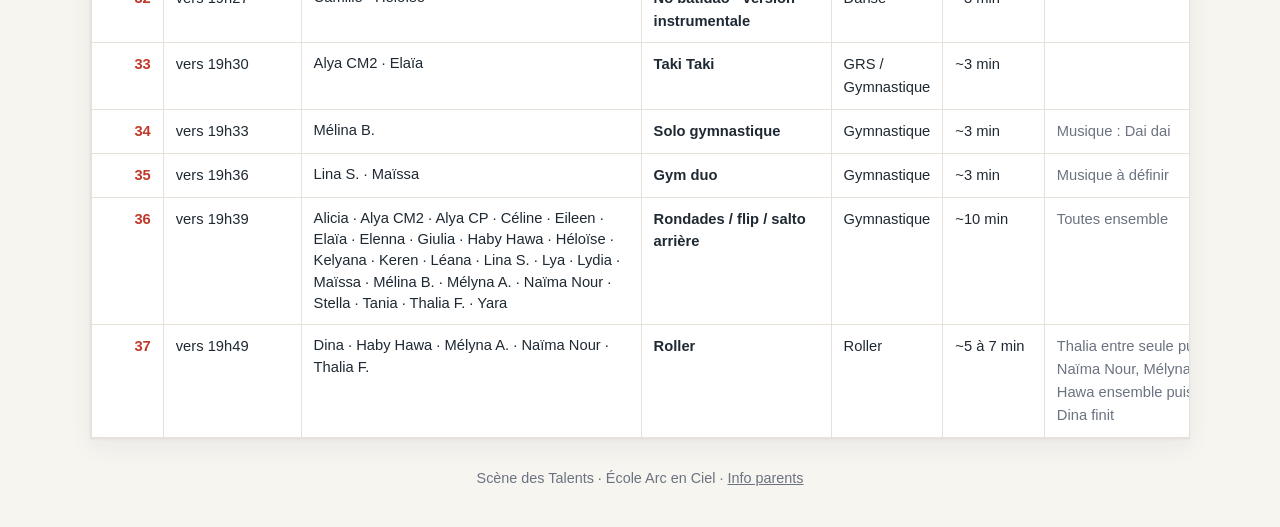
==== commit 03e4d404: "Mettre a jour les donnees du site" ====
--- a/index.html
+++ b/index.html
@@ -146,16 +146,16 @@
           <tr><td>1</td><td>vers 17h45</td><td class="people">Adrien maternelle · Alma · Ambre · Anaelle · Andréa · Appoline · Charlie · Charlotte (maternelle) · Emmy (maternelle) · Eva · Isaure · Léa · Lina maternelle · Maylis · Nael (maternelle) · Raphaël · Tiamo</td><td>Maternelles de Virginie</td><td>Projet Périscolaire</td></tr>
           <tr><td>2</td><td>vers 17h50</td><td class="people">Abass · Adam · Alice C. · Elly · Flore · Jade · Léna M.Z · Louise C. · Luna · Lya (maternelle) · Maïa · Matia · Mayssan · Meï · Naya · Palmer · Robin · Sacha · Saliou · Shaden · Unaï · Yessin</td><td>Carnaval</td><td>Projet Périscolaire</td></tr>
           <tr><td>3</td><td>vers 17h55</td><td class="people">Annonce Capoeira</td><td>Annonce Capoeira</td><td>Projet Périscolaire</td></tr>
-          <tr><td>4</td><td>vers 17h56</td><td class="people">Alicia · Asma · Divine · Grace · Husna · Keren · Lydia · Maimouna · Orianne · Tania</td><td>Oh Mama Tetema + Freestyle</td><td>Projet Périscolaire</td></tr>
-          <tr><td>5</td><td>vers 18h01</td><td class="people">Alicia · Alya CM2 · Asma · Camille · Céline · Cheid · Divine · Eileen · Elaïa · Elenna · Giulia · Ilona · Jasmine · Juliette · Kelyana · Keren · Léana · Lilly · Lina E. · Lina M. · Lydia · Maïssa · Mia · Mila · Myla · Nayana · Shyne · Yara · Zia</td><td>Quinzaine de l’égalité</td><td>Projet Périscolaire</td></tr>
-          <tr><td>6</td><td>vers 18h09</td><td class="people">Adrien élémentaire · Céline · Clara · Eileen · Emy O. · Léana · Lilly · Lina M. · Lya · Mélina B. · Nolan · Ryma · Shyne · Souleyman · Timéo</td><td>Théâtre</td><td>Scènes libres</td></tr>
-          <tr><td>13</td><td>vers 18h30</td><td class="people">Charlotte</td><td>Magie</td><td>Scènes libres</td></tr>
-          <tr><td>14</td><td>vers 18h33</td><td class="people">Eileen · Ibrahim · Jasmine · Léa S. · Léana · Lilly · Lina M. · Lya · Mélina B. · Youga</td><td>Chant</td><td>Scènes libres</td></tr>
-          <tr><td>20</td><td>vers 18h51</td><td class="people">Céline · Emy O. · Jasmine · Léa S.</td><td>Chant / Danse</td><td>Scènes libres</td></tr>
-          <tr><td>21</td><td>vers 18h54</td><td class="people">Courage · Eliam</td><td>Jonglage ballon de foot</td><td>Scènes libres</td></tr>
-          <tr><td>22</td><td>vers 18h57</td><td class="people">Alioun · Alya CM2 · Arthur · Camille · Elaïa · Elenna · Elvin · Giulia · Héloïse · Jasmine · Juliette · Kaylan · Kelyana · Léa S. · Lina S. · Loïcia · Lydia · Maïssa · Mamy Kadiatou · Stella · Yara</td><td>Danse</td><td>Scènes libres</td></tr>
-          <tr><td>32</td><td>vers 19h27</td><td class="people">Alicia · Alya CM2 · Alya CP · Céline · Eileen · Elaïa · Elenna · Giulia · Haby Hawa · Héloïse · Kelyana · Keren · Léana · Lina S. · Lya · Lydia · Maïssa · Mélina B. · Mélyna A. · Naïma Nour · Stella · Tania · Thalia F. · Yara</td><td>Gymnastique</td><td>Scènes libres</td></tr>
-          <tr><td>36</td><td>vers 19h46</td><td class="people">Dina · Haby Hawa · Mélyna A. · Naïma Nour · Thalia F.</td><td>Roller</td><td>Scènes libres</td></tr>
+          <tr><td>4</td><td>vers 17h56</td><td class="people">Alicia · Asma · Divine · Grace · Husna · Keren · Lydia · Maimouna · Orianne · Shyne · Tania</td><td>Oh Mama Tetema + Freestyle</td><td>Projet Périscolaire</td></tr>
+          <tr><td>5</td><td>vers 18h01</td><td class="people">Alicia · Alya CM2 · Asma · Camille · Céline · Cheid · Clara · Divine · Eileen · Elaïa · Elenna · Emy O. · Giulia · Ilona · Jasmine · Juliette · Kelyana · Keren · Léana · Lilly · Lina E. · Lina M. · Lydia · Maïssa · Mia · Mila · Myla · Nayana · Shyne · Yara · Zia</td><td>Quinzaine de l’égalité</td><td>Projet Périscolaire</td></tr>
+          <tr><td>6</td><td>vers 18h09</td><td class="people">Adrien élémentaire · Camille · Céline · Clara · Eileen · Emy O. · Juliette · Léana · Lilly · Lina M. · Loïcia · Lya · Mélina B. · Nolan · Ryma · Shyne · Souleyman · Timéo</td><td>Théâtre</td><td>Scènes libres</td></tr>
+          <tr><td>14</td><td>vers 18h33</td><td class="people">Charlotte</td><td>Magie</td><td>Scènes libres</td></tr>
+          <tr><td>15</td><td>vers 18h36</td><td class="people">Eileen · Ibrahim · Jasmine · Léa S. · Léana · Lilly · Lina M. · Lya · Mélina B. · Youga</td><td>Chant</td><td>Scènes libres</td></tr>
+          <tr><td>21</td><td>vers 18h54</td><td class="people">Céline · Emy O. · Jasmine · Léa S.</td><td>Chant / Danse</td><td>Scènes libres</td></tr>
+          <tr><td>22</td><td>vers 18h57</td><td class="people">Courage · Eliam</td><td>Jonglage ballon de foot</td><td>Scènes libres</td></tr>
+          <tr><td>23</td><td>vers 19h00</td><td class="people">Alioun · Alya CM2 · Arthur · Camille · Elaïa · Elenna · Elvin · Giulia · Héloïse · Jasmine · Juliette · Kaylan · Kelyana · Léa S. · Lina S. · Loïcia · Lydia · Maïssa · Mamy Kadiatou · Stella · Yara</td><td>Danse</td><td>Scènes libres</td></tr>
+          <tr><td>33</td><td>vers 19h30</td><td class="people">Alicia · Alya CM2 · Alya CP · Céline · Eileen · Elaïa · Elenna · Giulia · Haby Hawa · Héloïse · Kelyana · Keren · Léana · Lina S. · Lya · Lydia · Maïssa · Mélina B. · Mélyna A. · Naïma Nour · Stella · Tania · Thalia F. · Yara</td><td>Gymnastique</td><td>Scènes libres</td></tr>
+          <tr><td>37</td><td>vers 19h49</td><td class="people">Dina · Haby Hawa · Mélyna A. · Naïma Nour · Thalia F.</td><td>Roller</td><td>Scènes libres</td></tr>
         </tbody>
       </table>
     </section>
@@ -178,8 +178,8 @@
           <tr><td>1</td><td>vers 17h45</td><td class="people">Adrien maternelle · Alma · Ambre · Anaelle · Andréa · Appoline · Charlie · Charlotte (maternelle) · Emmy (maternelle) · Eva · Isaure · Léa · Lina maternelle · Maylis · Nael (maternelle) · Raphaël · Tiamo</td><td class="title">Les pouvoirs des fleurs - Les Kids United</td><td>Maternelles de Virginie / Projet Périscolaire</td><td>~5 min</td><td class="notes"></td></tr>
           <tr><td>2</td><td>vers 17h50</td><td class="people">Abass · Adam · Alice C. · Elly · Flore · Jade · Léna M.Z · Louise C. · Luna · Lya (maternelle) · Maïa · Matia · Mayssan · Meï · Naya · Palmer · Robin · Sacha · Saliou · Shaden · Unaï · Yessin</td><td class="title">Carnaval</td><td>Projet Périscolaire</td><td>~5 min</td><td class="notes">Scène maternelle uniquement - Déborah gère les enfants</td></tr>
           <tr><td>3</td><td>vers 17h55</td><td class="people">Annonce Capoeira</td><td class="title">Annonce Capoeira</td><td>Projet Périscolaire</td><td>~30 sec</td><td class="notes">Le spectacle se déroulera le 25 juin</td></tr>
-          <tr><td>4</td><td>vers 17h56</td><td class="people">Alicia · Asma · Divine · Grace · Husna · Keren · Lydia · Maimouna · Orianne · Tania</td><td class="title">Oh Mama Tetema + Freestyle</td><td>Projet Périscolaire</td><td>~5 min</td><td class="notes">Chorégraphie</td></tr>
-          <tr><td>5</td><td>vers 18h01</td><td class="people">Alicia · Alya CM2 · Asma · Camille · Céline · Cheid · Divine · Eileen · Elaïa · Elenna · Giulia · Ilona · Jasmine · Juliette · Kelyana · Keren · Léana · Lilly · Lina E. · Lina M. · Lydia · Maïssa · Mia · Mila · Myla · Nayana · Shyne · Yara · Zia</td><td class="title">Quinzaine de l’égalité</td><td>Projet Périscolaire</td><td>~8 min</td><td class="notes">Nos artistes en herbe - par pays et langue</td></tr>
+          <tr><td>4</td><td>vers 17h56</td><td class="people">Alicia · Asma · Divine · Grace · Husna · Keren · Lydia · Maimouna · Orianne · Shyne · Tania</td><td class="title">Oh Mama Tetema + Freestyle</td><td>Projet Périscolaire</td><td>~5 min</td><td class="notes">Chorégraphie</td></tr>
+          <tr><td>5</td><td>vers 18h01</td><td class="people">Alicia · Alya CM2 · Asma · Camille · Céline · Cheid · Clara · Divine · Eileen · Elaïa · Elenna · Emy O. · Giulia · Ilona · Jasmine · Juliette · Kelyana · Keren · Léana · Lilly · Lina E. · Lina M. · Lydia · Maïssa · Mia · Mila · Myla · Nayana · Shyne · Yara · Zia</td><td class="title">Quinzaine de l’égalité</td><td>Projet Périscolaire</td><td>~8 min</td><td class="notes">Nos artistes en herbe - par pays et langue</td></tr>
           <tr><td>6</td><td>vers 18h09</td><td class="people">Adrien élémentaire · Nolan</td><td class="title">Minecraft</td><td>Théâtre</td><td>~3 min</td><td class="notes"></td></tr>
           <tr><td>7</td><td>vers 18h12</td><td class="people">Clara · Ryma</td><td class="title">Mortelle Adèle</td><td>Théâtre</td><td>~3 min</td><td class="notes"></td></tr>
           <tr><td>8</td><td>vers 18h15</td><td class="people">Souleyman · Timéo</td><td class="title">Théâtre à 2</td><td>Théâtre</td><td>~3 min</td><td class="notes"></td></tr>
@@ -187,30 +187,31 @@
           <tr><td>10</td><td>vers 18h21</td><td class="people">Lya · Mélina B.</td><td class="title">Théâtre</td><td>Théâtre</td><td>~3 min</td><td class="notes"></td></tr>
           <tr><td>11</td><td>vers 18h24</td><td class="people">Eileen · Léana · Lina M.</td><td class="title">Théâtre</td><td>Théâtre</td><td>~3 min</td><td class="notes">APC mardi / jeudi avec Eileen</td></tr>
           <tr><td>12</td><td>vers 18h27</td><td class="people">Céline · Emy O.</td><td class="title">Théâtre</td><td>Théâtre</td><td>~3 min</td><td class="notes"></td></tr>
-          <tr><td>13</td><td>vers 18h30</td><td class="people">Charlotte</td><td class="title">Tour de magie</td><td>Magie</td><td>~3 min</td><td class="notes"></td></tr>
-          <tr><td>14</td><td>vers 18h33</td><td class="people">Ibrahim · Lilly</td><td class="title">Ciel - Maître Gims</td><td>Chant</td><td>~3 min</td><td class="notes">Ibrahim à voir s’il veut toujours le faire</td></tr>
-          <tr><td>15</td><td>vers 18h36</td><td class="people">Lya · Mélina B.</td><td class="title">Ninao - Maître Gims</td><td>Chant</td><td>~3 min</td><td class="notes"></td></tr>
-          <tr><td>16</td><td>vers 18h39</td><td class="people">Eileen · Léana</td><td class="title">Je veux m’envoler</td><td>Chant</td><td>~3 min</td><td class="notes"></td></tr>
-          <tr><td>17</td><td>vers 18h42</td><td class="people">Lina M.</td><td class="title">Appelle ta copine - Maître Gims</td><td>Chant</td><td>~3 min</td><td class="notes"></td></tr>
-          <tr><td>18</td><td>vers 18h45</td><td class="people">Youga</td><td class="title">Rnboi - Mon bébé</td><td>Chant</td><td>~3 min</td><td class="notes"></td></tr>
-          <tr><td>19</td><td>vers 18h48</td><td class="people">Jasmine · Léa S.</td><td class="title">Lush Life</td><td>Chant</td><td>~3 min</td><td class="notes"></td></tr>
-          <tr><td>20</td><td>vers 18h51</td><td class="people">Céline · Emy O. · Jasmine · Léa S.</td><td class="title">Parisienne - Maître Gims</td><td>Chant / Danse</td><td>~3 min</td><td class="notes">Chant : Céline + Emy O. / Danse : Jasmine + Léa S.</td></tr>
-          <tr><td>21</td><td>vers 18h54</td><td class="people">Courage · Eliam</td><td class="title">Jonglage</td><td>Jonglage ballon de foot</td><td>~3 min</td><td class="notes"></td></tr>
-          <tr><td>22</td><td>vers 18h57</td><td class="people">Alioun · Arthur · Elvin · Kaylan</td><td class="title">Astronomia</td><td>Danse</td><td>~3 min</td><td class="notes"></td></tr>
-          <tr><td>23</td><td>vers 19h00</td><td class="people">Jasmine · Léa S.</td><td class="title">Gozalo</td><td>Danse</td><td>~3 min</td><td class="notes"></td></tr>
-          <tr><td>24</td><td>vers 19h03</td><td class="people">Lydia · Yara</td><td class="title">Pilé</td><td>Danse</td><td>~3 min</td><td class="notes"></td></tr>
-          <tr><td>25</td><td>vers 19h06</td><td class="people">Lina S. · Maïssa · Mamy Kadiatou</td><td class="title">Samba du Brésil</td><td>Danse</td><td>~3 min</td><td class="notes"></td></tr>
-          <tr><td>26</td><td>vers 19h09</td><td class="people">Alya CM2 · Elenna · Kelyana</td><td class="title">Spa</td><td>Danse</td><td>~2 à 3 min</td><td class="notes"></td></tr>
-          <tr><td>27</td><td>vers 19h12</td><td class="people">Alya CM2 · Elaïa · Elenna · Kelyana</td><td class="title">Lush Life</td><td>Danse / Gym</td><td>~3 min max</td><td class="notes"></td></tr>
-          <tr><td>28</td><td>vers 19h15</td><td class="people">Giulia · Héloïse · Stella</td><td class="title">Gabriela</td><td>Danse</td><td>à confirmer</td><td class="notes"></td></tr>
-          <tr><td>29</td><td>vers 19h18</td><td class="people">Giulia · Héloïse · Stella</td><td class="title">21 Reasons</td><td>Danse</td><td>à confirmer</td><td class="notes"></td></tr>
-          <tr><td>30</td><td>vers 19h21</td><td class="people">Camille · Héloïse · Juliette · Loïcia</td><td class="title">21 Reasons</td><td>Danse</td><td>à confirmer</td><td class="notes"></td></tr>
-          <tr><td>31</td><td>vers 19h24</td><td class="people">Camille · Héloïse</td><td class="title">No batidao - version instrumentale</td><td>Danse</td><td>~3 min</td><td class="notes"></td></tr>
-          <tr><td>32</td><td>vers 19h27</td><td class="people">Alya CM2 · Elaïa</td><td class="title">Taki Taki</td><td>GRS / Gymnastique</td><td>~3 min</td><td class="notes"></td></tr>
-          <tr><td>33</td><td>vers 19h30</td><td class="people">Mélina B.</td><td class="title">Solo gymnastique</td><td>Gymnastique</td><td>~3 min</td><td class="notes">Musique : Dai dai</td></tr>
-          <tr><td>34</td><td>vers 19h33</td><td class="people">Lina S. · Maïssa</td><td class="title">Gym duo</td><td>Gymnastique</td><td>~3 min</td><td class="notes">Musique à définir</td></tr>
-          <tr><td>35</td><td>vers 19h36</td><td class="people">Alicia · Alya CM2 · Alya CP · Céline · Eileen · Elaïa · Elenna · Giulia · Haby Hawa · Héloïse · Kelyana · Keren · Léana · Lina S. · Lya · Lydia · Maïssa · Mélina B. · Mélyna A. · Naïma Nour · Stella · Tania · Thalia F. · Yara</td><td class="title">Rondades / flip / salto arrière</td><td>Gymnastique</td><td>~10 min</td><td class="notes">Toutes ensemble</td></tr>
-          <tr><td>36</td><td>vers 19h46</td><td class="people">Dina · Haby Hawa · Mélyna A. · Naïma Nour · Thalia F.</td><td class="title">Roller</td><td>Roller</td><td>~5 à 7 min</td><td class="notes">Thalia entre seule puis sort ; Naïma Nour, Mélyna A. et Haby Hawa ensemble puis sortent ; Dina finit</td></tr>
+          <tr><td>13</td><td>vers 18h30</td><td class="people">Camille · Juliette · Loïcia</td><td class="title">Improvisation</td><td>Théâtre</td><td>~3 min</td><td class="notes"></td></tr>
+          <tr><td>14</td><td>vers 18h33</td><td class="people">Charlotte</td><td class="title">Tour de magie</td><td>Magie</td><td>~3 min</td><td class="notes"></td></tr>
+          <tr><td>15</td><td>vers 18h36</td><td class="people">Ibrahim · Lilly</td><td class="title">Ciel - Maître Gims</td><td>Chant</td><td>~3 min</td><td class="notes">Ibrahim à voir s’il veut toujours le faire</td></tr>
+          <tr><td>16</td><td>vers 18h39</td><td class="people">Lya · Mélina B.</td><td class="title">Ninao - Maître Gims</td><td>Chant</td><td>~3 min</td><td class="notes"></td></tr>
+          <tr><td>17</td><td>vers 18h42</td><td class="people">Eileen · Léana</td><td class="title">Je veux m’envoler</td><td>Chant</td><td>~3 min</td><td class="notes"></td></tr>
+          <tr><td>18</td><td>vers 18h45</td><td class="people">Lina M.</td><td class="title">Appelle ta copine - Maître Gims</td><td>Chant</td><td>~3 min</td><td class="notes"></td></tr>
+          <tr><td>19</td><td>vers 18h48</td><td class="people">Youga</td><td class="title">Rnboi - Mon bébé</td><td>Chant</td><td>~3 min</td><td class="notes"></td></tr>
+          <tr><td>20</td><td>vers 18h51</td><td class="people">Jasmine · Léa S.</td><td class="title">Lush Life</td><td>Chant</td><td>~3 min</td><td class="notes"></td></tr>
+          <tr><td>21</td><td>vers 18h54</td><td class="people">Céline · Emy O. · Jasmine · Léa S.</td><td class="title">Parisienne - Maître Gims</td><td>Chant / Danse</td><td>~3 min</td><td class="notes">Chant : Céline + Emy O. / Danse : Jasmine + Léa S.</td></tr>
+          <tr><td>22</td><td>vers 18h57</td><td class="people">Courage · Eliam</td><td class="title">Jonglage</td><td>Jonglage ballon de foot</td><td>~3 min</td><td class="notes"></td></tr>
+          <tr><td>23</td><td>vers 19h00</td><td class="people">Alioun · Arthur · Elvin · Kaylan</td><td class="title">Astronomia</td><td>Danse</td><td>~3 min</td><td class="notes"></td></tr>
+          <tr><td>24</td><td>vers 19h03</td><td class="people">Jasmine · Léa S.</td><td class="title">Gozalo</td><td>Danse</td><td>~3 min</td><td class="notes"></td></tr>
+          <tr><td>25</td><td>vers 19h06</td><td class="people">Lydia · Yara</td><td class="title">Pilé</td><td>Danse</td><td>~3 min</td><td class="notes"></td></tr>
+          <tr><td>26</td><td>vers 19h09</td><td class="people">Lina S. · Maïssa · Mamy Kadiatou</td><td class="title">Samba du Brésil</td><td>Danse</td><td>~3 min</td><td class="notes"></td></tr>
+          <tr><td>27</td><td>vers 19h12</td><td class="people">Alya CM2 · Elenna · Kelyana</td><td class="title">Spa</td><td>Danse</td><td>~2 à 3 min</td><td class="notes"></td></tr>
+          <tr><td>28</td><td>vers 19h15</td><td class="people">Alya CM2 · Elaïa · Elenna · Kelyana</td><td class="title">Lush Life</td><td>Danse / Gym</td><td>~3 min max</td><td class="notes"></td></tr>
+          <tr><td>29</td><td>vers 19h18</td><td class="people">Giulia · Héloïse · Stella</td><td class="title">Gabriela</td><td>Danse</td><td>à confirmer</td><td class="notes"></td></tr>
+          <tr><td>30</td><td>vers 19h21</td><td class="people">Giulia · Héloïse · Stella</td><td class="title">21 Reasons</td><td>Danse</td><td>à confirmer</td><td class="notes"></td></tr>
+          <tr><td>31</td><td>vers 19h24</td><td class="people">Camille · Héloïse · Juliette · Loïcia</td><td class="title">21 Reasons</td><td>Danse</td><td>à confirmer</td><td class="notes"></td></tr>
+          <tr><td>32</td><td>vers 19h27</td><td class="people">Camille · Héloïse</td><td class="title">No batidao - version instrumentale</td><td>Danse</td><td>~3 min</td><td class="notes"></td></tr>
+          <tr><td>33</td><td>vers 19h30</td><td class="people">Alya CM2 · Elaïa</td><td class="title">Taki Taki</td><td>GRS / Gymnastique</td><td>~3 min</td><td class="notes"></td></tr>
+          <tr><td>34</td><td>vers 19h33</td><td class="people">Mélina B.</td><td class="title">Solo gymnastique</td><td>Gymnastique</td><td>~3 min</td><td class="notes">Musique : Dai dai</td></tr>
+          <tr><td>35</td><td>vers 19h36</td><td class="people">Lina S. · Maïssa</td><td class="title">Gym duo</td><td>Gymnastique</td><td>~3 min</td><td class="notes">Musique à définir</td></tr>
+          <tr><td>36</td><td>vers 19h39</td><td class="people">Alicia · Alya CM2 · Alya CP · Céline · Eileen · Elaïa · Elenna · Giulia · Haby Hawa · Héloïse · Kelyana · Keren · Léana · Lina S. · Lya · Lydia · Maïssa · Mélina B. · Mélyna A. · Naïma Nour · Stella · Tania · Thalia F. · Yara</td><td class="title">Rondades / flip / salto arrière</td><td>Gymnastique</td><td>~10 min</td><td class="notes">Toutes ensemble</td></tr>
+          <tr><td>37</td><td>vers 19h49</td><td class="people">Dina · Haby Hawa · Mélyna A. · Naïma Nour · Thalia F.</td><td class="title">Roller</td><td>Roller</td><td>~5 à 7 min</td><td class="notes">Thalia entre seule puis sort ; Naïma Nour, Mélyna A. et Haby Hawa ensemble puis sortent ; Dina finit</td></tr>
         </tbody>
       </table>
     </section>
